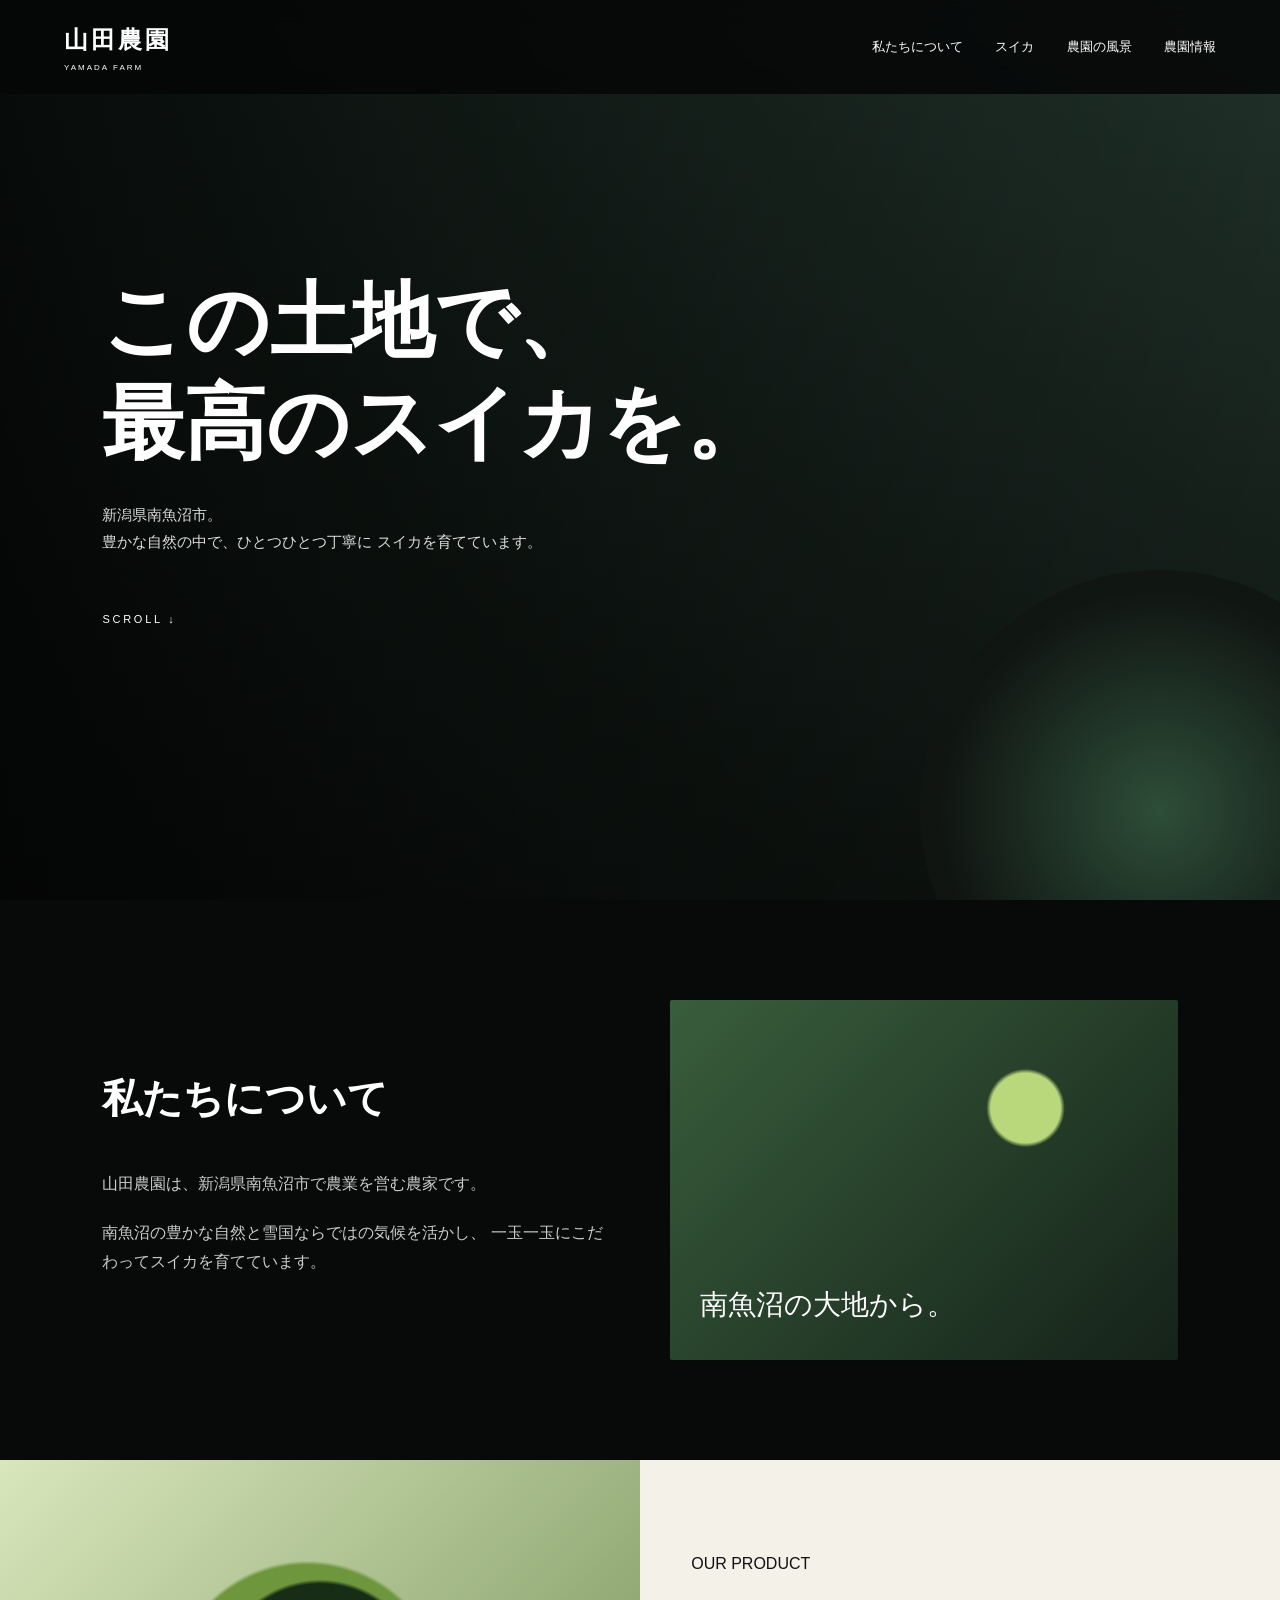
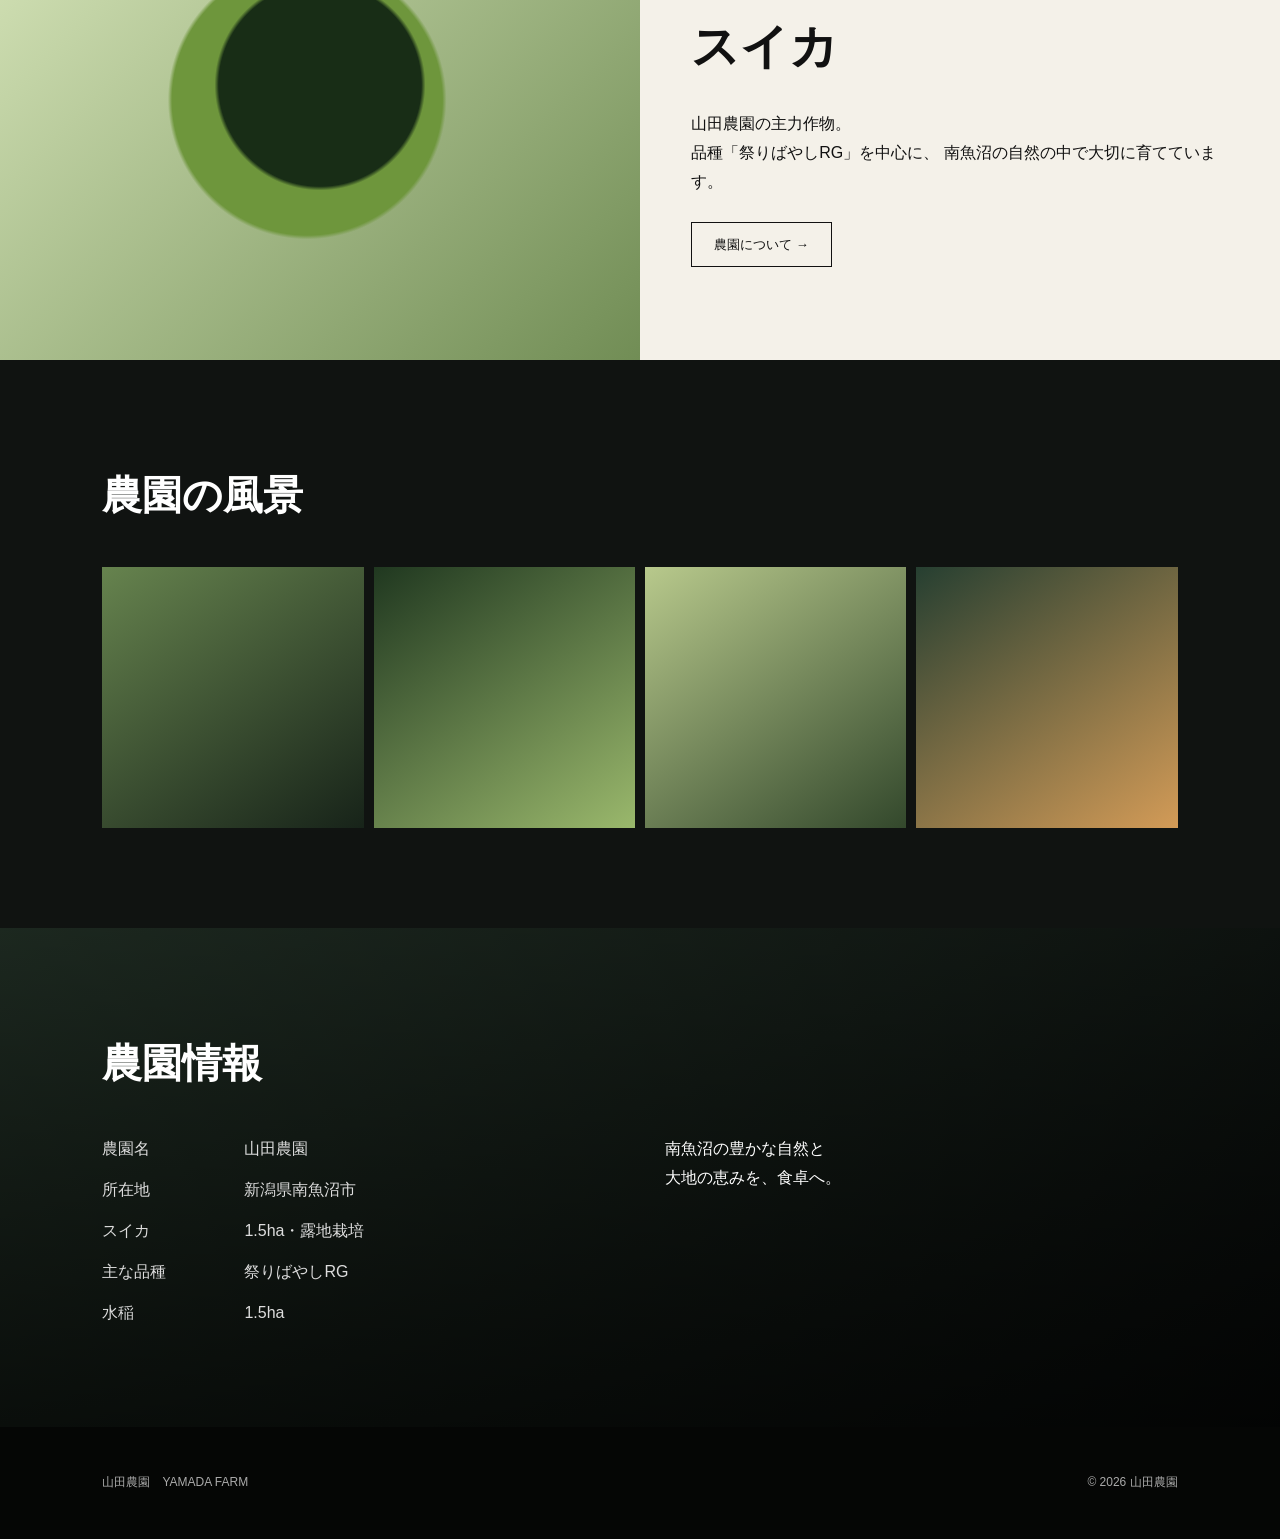
==== index.html @ 4df7e767 "index.html を作成" ====
<!DOCTYPE html>
<html lang="ja">
<head>
<meta charset="UTF-8">
<meta name="viewport" content="width=device-width, initial-scale=1.0">

<title>山田農園｜新潟県南魚沼市</title>

<style>
*{box-sizing:border-box;margin:0;padding:0}
html{scroll-behavior:smooth}
body{
  font-family:-apple-system,BlinkMacSystemFont,"Noto Sans JP",sans-serif;
  background:#080a09;
  color:#fff;
  line-height:1.8;
}
header{
  position:fixed;
  top:0;
  width:100%;
  z-index:10;
  padding:18px 5%;
  background:rgba(5,7,6,.85);
  backdrop-filter:blur(12px);
  display:flex;
  justify-content:space-between;
  align-items:center;
}
.logo{
  font-size:24px;
  font-weight:bold;
  letter-spacing:.12em;
}
.logo small{
  display:block;
  font-size:8px;
  letter-spacing:.25em;
  font-weight:normal;
}
nav a{
  color:white;
  text-decoration:none;
  margin-left:28px;
  font-size:13px;
}
.hero{
  min-height:100vh;
  display:flex;
  align-items:center;
  padding:120px 8%;
  background:
  linear-gradient(90deg,rgba(0,0,0,.8),rgba(0,0,0,.15)),
  linear-gradient(180deg,#263a31,#111814);
  position:relative;
  overflow:hidden;
}
.hero:after{
  content:"";
  position:absolute;
  width:480px;
  height:480px;
  border-radius:50%;
  right:-120px;
  bottom:-150px;
  background:radial-gradient(circle,#31543c,#101512 65%);
  opacity:.9;
}
.hero-content{
  position:relative;
  z-index:2;
  max-width:700px;
}
.hero h1{
  font-family:serif;
  font-size:clamp(42px,7vw,82px);
  line-height:1.25;
  margin-bottom:25px;
}
.hero p{
  font-size:15px;
  color:#ddd;
  max-width:540px;
}
.scroll{
  margin-top:55px;
  font-size:11px;
  letter-spacing:.25em;
}
section{
  padding:100px 8%;
}
.section-title{
  font-family:serif;
  font-size:40px;
  margin-bottom:35px;
}
.about{
  display:grid;
  grid-template-columns:1fr 1fr;
  gap:60px;
  align-items:center;
}
.about-image{
  min-height:360px;
  background:
  radial-gradient(circle at 70% 30%,#b9d77b 0 8%,transparent 9%),
  linear-gradient(135deg,#395e3c,#152219);
  border-radius:2px;
  display:flex;
  align-items:flex-end;
  padding:30px;
  font-family:serif;
  font-size:28px;
}
.about-text p{
  color:#ccc;
  margin-bottom:20px;
}
.product{
  background:#f4f1e9;
  color:#111;
  display:grid;
  grid-template-columns:1fr 1fr;
  gap:0;
  padding:0;
}
.product-image{
  min-height:500px;
  background:
    radial-gradient(circle at 50% 45%,#182d16 0 24%,transparent 25%),
    radial-gradient(circle at 48% 48%,#6e963c 0 32%,transparent 33%),
    linear-gradient(135deg,#d9e7bc,#718d55);
}
.product-info{
  padding:90px 8%;
}
.product-info h2{
  font-family:serif;
  font-size:48px;
  margin-bottom:20px;
}
.product-info p{
  margin-bottom:25px;
}
.button{
  display:inline-block;
  border:1px solid currentColor;
  padding:10px 22px;
  text-decoration:none;
  color:inherit;
  font-size:13px;
}
.gallery{
  background:#101311;
}
.gallery-grid{
  display:grid;
  grid-template-columns:repeat(4,1fr);
  gap:10px;
}
.gallery-item{
  aspect-ratio:1;
  background:linear-gradient(145deg,#66834e,#172319);
}
.gallery-item:nth-child(2){background:linear-gradient(145deg,#203820,#9ab86c)}
.gallery-item:nth-child(3){background:linear-gradient(145deg,#b8c98c,#33482c)}
.gallery-item:nth-child(4){background:linear-gradient(145deg,#263f31,#d39b57)}
.info{
  background:
  linear-gradient(rgba(0,0,0,.55),rgba(0,0,0,.8)),
  linear-gradient(135deg,#3e5845,#101513);
}
.info-grid{
  display:grid;
  grid-template-columns:1fr 1fr;
  gap:50px;
}
.info dl{
  display:grid;
  grid-template-columns:130px 1fr;
  gap:12px;
  color:#ddd;
}
footer{
  padding:45px 8%;
  background:#050605;
  display:flex;
  justify-content:space-between;
  color:#aaa;
  font-size:12px;
}
@media(max-width:700px){
  header{padding:14px 5%}
  nav{display:none}
  .hero{min-height:90vh;padding:110px 7% 70px}
  .hero h1{font-size:45px}
  section{padding:70px 7%}
  .section-title{font-size:32px}
  .about,.product,.info-grid{
    grid-template-columns:1fr;
  }
  .about-image{min-height:280px}
  .product-image{min-height:330px}
  .product-info{padding:60px 7%}
  .product-info h2{font-size:40px}
  .gallery-grid{grid-template-columns:1fr 1fr}
  footer{
    flex-direction:column;
    gap:15px;
  }
}
</style>
</head>

<body>

<header>
  <div class="logo">
    山田農園
    <small>YAMADA FARM</small>
  </div>

  <nav>
    <a href="#about">私たちについて</a>
    <a href="#product">スイカ</a>
    <a href="#gallery">農園の風景</a>
    <a href="#info">農園情報</a>
  </nav>
</header>

<section class="hero">
  <div class="hero-content">
    <h1>この土地で、<br>最高のスイカを。</h1>
    <p>
      新潟県南魚沼市。<br>
      豊かな自然の中で、ひとつひとつ丁寧に
      スイカを育てています。
    </p>
    <div class="scroll">SCROLL ↓</div>
  </div>
</section>

<section id="about">
  <div class="about">
    <div>
      <h2 class="section-title">私たちについて</h2>
      <div class="about-text">
        <p>
          山田農園は、新潟県南魚沼市で農業を営む農家です。
        </p>
        <p>
          南魚沼の豊かな自然と雪国ならではの気候を活かし、
          一玉一玉にこだわってスイカを育てています。
        </p>
      </div>
    </div>

    <div class="about-image">
      南魚沼の大地から。
    </div>
  </div>
</section>

<section id="product" class="product">
  <div class="product-image"></div>

  <div class="product-info">
    <p>OUR PRODUCT</p>
    <h2>スイカ</h2>
    <p>
      山田農園の主力作物。<br>
      品種「祭りばやしRG」を中心に、
      南魚沼の自然の中で大切に育てています。
    </p>
    <a class="button" href="#info">農園について →</a>
  </div>
</section>

<section id="gallery" class="gallery">
  <h2 class="section-title">農園の風景</h2>

  <div class="gallery-grid">
    <div class="gallery-item"></div>
    <div class="gallery-item"></div>
    <div class="gallery-item"></div>
    <div class="gallery-item"></div>
  </div>
</section>

<section id="info" class="info">
  <h2 class="section-title">農園情報</h2>

  <div class="info-grid">
    <div>
      <dl>
        <dt>農園名</dt>
        <dd>山田農園</dd>

        <dt>所在地</dt>
        <dd>新潟県南魚沼市</dd>

        <dt>スイカ</dt>
        <dd>1.5ha・露地栽培</dd>

        <dt>主な品種</dt>
        <dd>祭りばやしRG</dd>

        <dt>水稲</dt>
        <dd>1.5ha</dd>
      </dl>
    </div>

    <div>
      <p>
        南魚沼の豊かな自然と<br>
        大地の恵みを、食卓へ。
      </p>
    </div>
  </div>
</section>

<footer>
  <div>山田農園　YAMADA FARM</div>
  <div>© 2026 山田農園</div>
</footer>

</body>
</html>
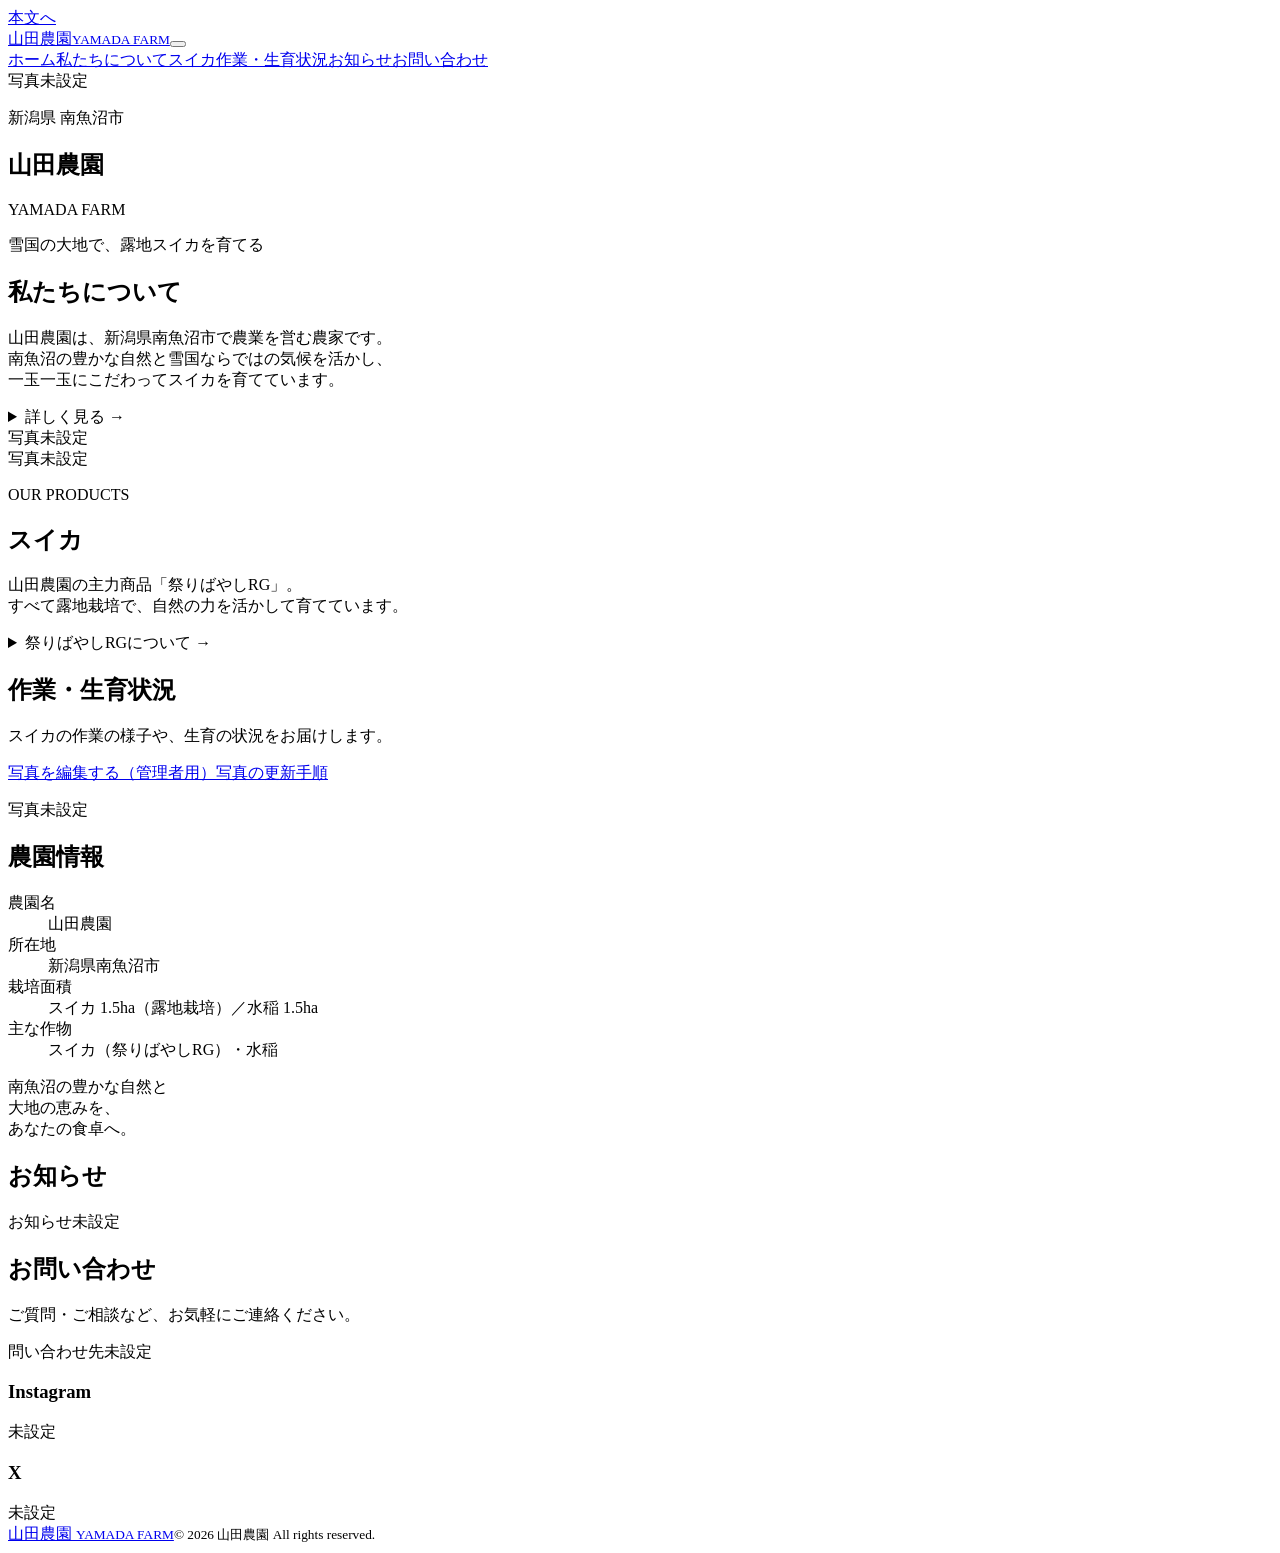
==== commit 514d2fc3: "山田農園の参考デザイン作業版: index.html" ====
--- a/index.html
+++ b/index.html
@@ -1,329 +1,10 @@
-<!DOCTYPE html>
-<html lang="ja">
-<head>
-<meta charset="UTF-8">
-<meta name="viewport" content="width=device-width, initial-scale=1.0">
-
-<title>山田農園｜新潟県南魚沼市</title>
-
-<style>
-*{box-sizing:border-box;margin:0;padding:0}
-html{scroll-behavior:smooth}
-body{
-  font-family:-apple-system,BlinkMacSystemFont,"Noto Sans JP",sans-serif;
-  background:#080a09;
-  color:#fff;
-  line-height:1.8;
-}
-header{
-  position:fixed;
-  top:0;
-  width:100%;
-  z-index:10;
-  padding:18px 5%;
-  background:rgba(5,7,6,.85);
-  backdrop-filter:blur(12px);
-  display:flex;
-  justify-content:space-between;
-  align-items:center;
-}
-.logo{
-  font-size:24px;
-  font-weight:bold;
-  letter-spacing:.12em;
-}
-.logo small{
-  display:block;
-  font-size:8px;
-  letter-spacing:.25em;
-  font-weight:normal;
-}
-nav a{
-  color:white;
-  text-decoration:none;
-  margin-left:28px;
-  font-size:13px;
-}
-.hero{
-  min-height:100vh;
-  display:flex;
-  align-items:center;
-  padding:120px 8%;
-  background:
-  linear-gradient(90deg,rgba(0,0,0,.8),rgba(0,0,0,.15)),
-  linear-gradient(180deg,#263a31,#111814);
-  position:relative;
-  overflow:hidden;
-}
-.hero:after{
-  content:"";
-  position:absolute;
-  width:480px;
-  height:480px;
-  border-radius:50%;
-  right:-120px;
-  bottom:-150px;
-  background:radial-gradient(circle,#31543c,#101512 65%);
-  opacity:.9;
-}
-.hero-content{
-  position:relative;
-  z-index:2;
-  max-width:700px;
-}
-.hero h1{
-  font-family:serif;
-  font-size:clamp(42px,7vw,82px);
-  line-height:1.25;
-  margin-bottom:25px;
-}
-.hero p{
-  font-size:15px;
-  color:#ddd;
-  max-width:540px;
-}
-.scroll{
-  margin-top:55px;
-  font-size:11px;
-  letter-spacing:.25em;
-}
-section{
-  padding:100px 8%;
-}
-.section-title{
-  font-family:serif;
-  font-size:40px;
-  margin-bottom:35px;
-}
-.about{
-  display:grid;
-  grid-template-columns:1fr 1fr;
-  gap:60px;
-  align-items:center;
-}
-.about-image{
-  min-height:360px;
-  background:
-  radial-gradient(circle at 70% 30%,#b9d77b 0 8%,transparent 9%),
-  linear-gradient(135deg,#395e3c,#152219);
-  border-radius:2px;
-  display:flex;
-  align-items:flex-end;
-  padding:30px;
-  font-family:serif;
-  font-size:28px;
-}
-.about-text p{
-  color:#ccc;
-  margin-bottom:20px;
-}
-.product{
-  background:#f4f1e9;
-  color:#111;
-  display:grid;
-  grid-template-columns:1fr 1fr;
-  gap:0;
-  padding:0;
-}
-.product-image{
-  min-height:500px;
-  background:
-    radial-gradient(circle at 50% 45%,#182d16 0 24%,transparent 25%),
-    radial-gradient(circle at 48% 48%,#6e963c 0 32%,transparent 33%),
-    linear-gradient(135deg,#d9e7bc,#718d55);
-}
-.product-info{
-  padding:90px 8%;
-}
-.product-info h2{
-  font-family:serif;
-  font-size:48px;
-  margin-bottom:20px;
-}
-.product-info p{
-  margin-bottom:25px;
-}
-.button{
-  display:inline-block;
-  border:1px solid currentColor;
-  padding:10px 22px;
-  text-decoration:none;
-  color:inherit;
-  font-size:13px;
-}
-.gallery{
-  background:#101311;
-}
-.gallery-grid{
-  display:grid;
-  grid-template-columns:repeat(4,1fr);
-  gap:10px;
-}
-.gallery-item{
-  aspect-ratio:1;
-  background:linear-gradient(145deg,#66834e,#172319);
-}
-.gallery-item:nth-child(2){background:linear-gradient(145deg,#203820,#9ab86c)}
-.gallery-item:nth-child(3){background:linear-gradient(145deg,#b8c98c,#33482c)}
-.gallery-item:nth-child(4){background:linear-gradient(145deg,#263f31,#d39b57)}
-.info{
-  background:
-  linear-gradient(rgba(0,0,0,.55),rgba(0,0,0,.8)),
-  linear-gradient(135deg,#3e5845,#101513);
-}
-.info-grid{
-  display:grid;
-  grid-template-columns:1fr 1fr;
-  gap:50px;
-}
-.info dl{
-  display:grid;
-  grid-template-columns:130px 1fr;
-  gap:12px;
-  color:#ddd;
-}
-footer{
-  padding:45px 8%;
-  background:#050605;
-  display:flex;
-  justify-content:space-between;
-  color:#aaa;
-  font-size:12px;
-}
-@media(max-width:700px){
-  header{padding:14px 5%}
-  nav{display:none}
-  .hero{min-height:90vh;padding:110px 7% 70px}
-  .hero h1{font-size:45px}
-  section{padding:70px 7%}
-  .section-title{font-size:32px}
-  .about,.product,.info-grid{
-    grid-template-columns:1fr;
-  }
-  .about-image{min-height:280px}
-  .product-image{min-height:330px}
-  .product-info{padding:60px 7%}
-  .product-info h2{font-size:40px}
-  .gallery-grid{grid-template-columns:1fr 1fr}
-  footer{
-    flex-direction:column;
-    gap:15px;
-  }
-}
-</style>
-</head>
-
-<body>
-
-<header>
-  <div class="logo">
-    山田農園
-    <small>YAMADA FARM</small>
-  </div>
-
-  <nav>
-    <a href="#about">私たちについて</a>
-    <a href="#product">スイカ</a>
-    <a href="#gallery">農園の風景</a>
-    <a href="#info">農園情報</a>
-  </nav>
-</header>
-
-<section class="hero">
-  <div class="hero-content">
-    <h1>この土地で、<br>最高のスイカを。</h1>
-    <p>
-      新潟県南魚沼市。<br>
-      豊かな自然の中で、ひとつひとつ丁寧に
-      スイカを育てています。
-    </p>
-    <div class="scroll">SCROLL ↓</div>
-  </div>
-</section>
-
-<section id="about">
-  <div class="about">
-    <div>
-      <h2 class="section-title">私たちについて</h2>
-      <div class="about-text">
-        <p>
-          山田農園は、新潟県南魚沼市で農業を営む農家です。
-        </p>
-        <p>
-          南魚沼の豊かな自然と雪国ならではの気候を活かし、
-          一玉一玉にこだわってスイカを育てています。
-        </p>
-      </div>
-    </div>
-
-    <div class="about-image">
-      南魚沼の大地から。
-    </div>
-  </div>
-</section>
-
-<section id="product" class="product">
-  <div class="product-image"></div>
-
-  <div class="product-info">
-    <p>OUR PRODUCT</p>
-    <h2>スイカ</h2>
-    <p>
-      山田農園の主力作物。<br>
-      品種「祭りばやしRG」を中心に、
-      南魚沼の自然の中で大切に育てています。
-    </p>
-    <a class="button" href="#info">農園について →</a>
-  </div>
-</section>
-
-<section id="gallery" class="gallery">
-  <h2 class="section-title">農園の風景</h2>
-
-  <div class="gallery-grid">
-    <div class="gallery-item"></div>
-    <div class="gallery-item"></div>
-    <div class="gallery-item"></div>
-    <div class="gallery-item"></div>
-  </div>
-</section>
-
-<section id="info" class="info">
-  <h2 class="section-title">農園情報</h2>
-
-  <div class="info-grid">
-    <div>
-      <dl>
-        <dt>農園名</dt>
-        <dd>山田農園</dd>
-
-        <dt>所在地</dt>
-        <dd>新潟県南魚沼市</dd>
-
-        <dt>スイカ</dt>
-        <dd>1.5ha・露地栽培</dd>
-
-        <dt>主な品種</dt>
-        <dd>祭りばやしRG</dd>
-
-        <dt>水稲</dt>
-        <dd>1.5ha</dd>
-      </dl>
-    </div>
-
-    <div>
-      <p>
-        南魚沼の豊かな自然と<br>
-        大地の恵みを、食卓へ。
-      </p>
-    </div>
-  </div>
-</section>
-
-<footer>
-  <div>山田農園　YAMADA FARM</div>
-  <div>© 2026 山田農園</div>
-</footer>
-
-</body>
-</html>+<!doctype html>
+<html lang="ja"><head><meta charset="utf-8"><meta name="viewport" content="width=device-width,initial-scale=1"><title>山田農園｜新潟県南魚沼市</title><meta name="description" content="新潟県南魚沼市の山田農園。雪国の大地で、露地スイカを育てる。"><link rel="stylesheet" href="css/style.css"><script type="module" src="js/app.js"></script></head>
+<body><a class="skip" href="#main">本文へ</a><header class="header"><a class="logo" href="#home">山田農園<small>YAMADA FARM</small></a><button class="menu-toggle" aria-expanded="false" aria-controls="navigation" aria-label="メニューを開く"><span></span><span></span><span></span></button><nav id="navigation" aria-label="メインナビゲーション"><a href="#home">ホーム</a><a href="#about">私たちについて</a><a href="#product">スイカ</a><a href="#gallery">作業・生育状況</a><a href="#news">お知らせ</a><a href="#contact">お問い合わせ</a></nav></header>
+<main id="main"><section id="home" class="hero photo-background" data-background="heroImage"><span class="photo-status">写真未設定</span><div class="hero-copy"><p class="location">新潟県 南魚沼市</p><h1>山田農園</h1><p class="english">YAMADA FARM</p><p class="tagline">雪国の大地で、露地スイカを育てる</p></div></section>
+<section id="about" class="about section"><div><h2>私たちについて</h2><p>山田農園は、新潟県南魚沼市で農業を営む農家です。<br>南魚沼の豊かな自然と雪国ならではの気候を活かし、<br>一玉一玉にこだわってスイカを育てています。</p><details class="about-details"><summary>詳しく見る →</summary><p>南魚沼の豊かな自然と雪国ならではの気候を活かし、一玉一玉にこだわってスイカを育てています。</p></details></div><div class="photo-slot about-photo" data-photo="aboutImage" data-alt="農園と南魚沼の山並み">写真未設定</div></section>
+<section id="product" class="product"><div class="photo-slot product-photo" data-photo="productImage" data-alt="山田農園のスイカ">写真未設定</div><div class="product-copy"><p class="eyebrow">OUR PRODUCTS</p><h2>スイカ</h2><p>山田農園の主力商品「祭りばやしRG」。<br>すべて露地栽培で、自然の力を活かして育てています。</p><details><summary>祭りばやしRGについて →</summary><p>品種「祭りばやしRG」を中心に、南魚沼の自然の中で大切に育てています。</p></details></div></section>
+<section id="gallery" class="section gallery-section"><h2>作業・生育状況</h2><p>スイカの作業の様子や、生育の状況をお届けします。</p><div class="gallery-admin"><a class="button" href="https://github.com/yamada-0802/-yamada-nouen/edit/main/data/gallery.json">写真を編集する（管理者用）</a><a href="docs/写真と設定の更新.md">写真の更新手順</a></div><p class="status" id="gallery-status" role="status"></p><div class="gallery" id="gallery-list" tabindex="0" aria-label="作業・生育状況の写真。左右にスクロールできます"></div><div class="gallery-pages" id="gallery-pages" aria-label="写真の表示位置"></div></section>
+<section id="info" class="section info photo-background" data-background="infoImage"><span class="photo-status">写真未設定</span><h2>農園情報</h2><div class="info-grid"><dl><dt>農園名</dt><dd>山田農園</dd><dt>所在地</dt><dd>新潟県南魚沼市</dd><dt>栽培面積</dt><dd>スイカ 1.5ha（露地栽培）／水稲 1.5ha</dd><dt>主な作物</dt><dd>スイカ（祭りばやしRG）・水稲</dd></dl><p class="message">南魚沼の豊かな自然と<br>大地の恵みを、<br>あなたの食卓へ。</p></div></section>
+<div class="section bottom"><section id="news"><h2>お知らせ</h2><div id="news-list"><p class="status">お知らせ未設定</p></div></section><section id="contact"><h2>お問い合わせ</h2><p>ご質問・ご相談など、お気軽にご連絡ください。</p><a id="contact-link" class="button" hidden>✉ お問い合わせフォーム</a><p id="contact-status" class="status">問い合わせ先未設定</p></section><section class="socials" aria-label="SNS"><div><h3>Instagram</h3><a data-social="instagramUrl" hidden>Instagram</a><span data-social-status="instagramUrl" class="status">未設定</span></div><div><h3>X</h3><a data-social="xUrl" hidden>X</a><span data-social-status="xUrl" class="status">未設定</span></div></section></div></main>
+<footer><a class="footer-logo" href="#home">山田農園 <small>YAMADA FARM</small></a><small>© 2026 山田農園 All rights reserved.</small></footer></body></html>
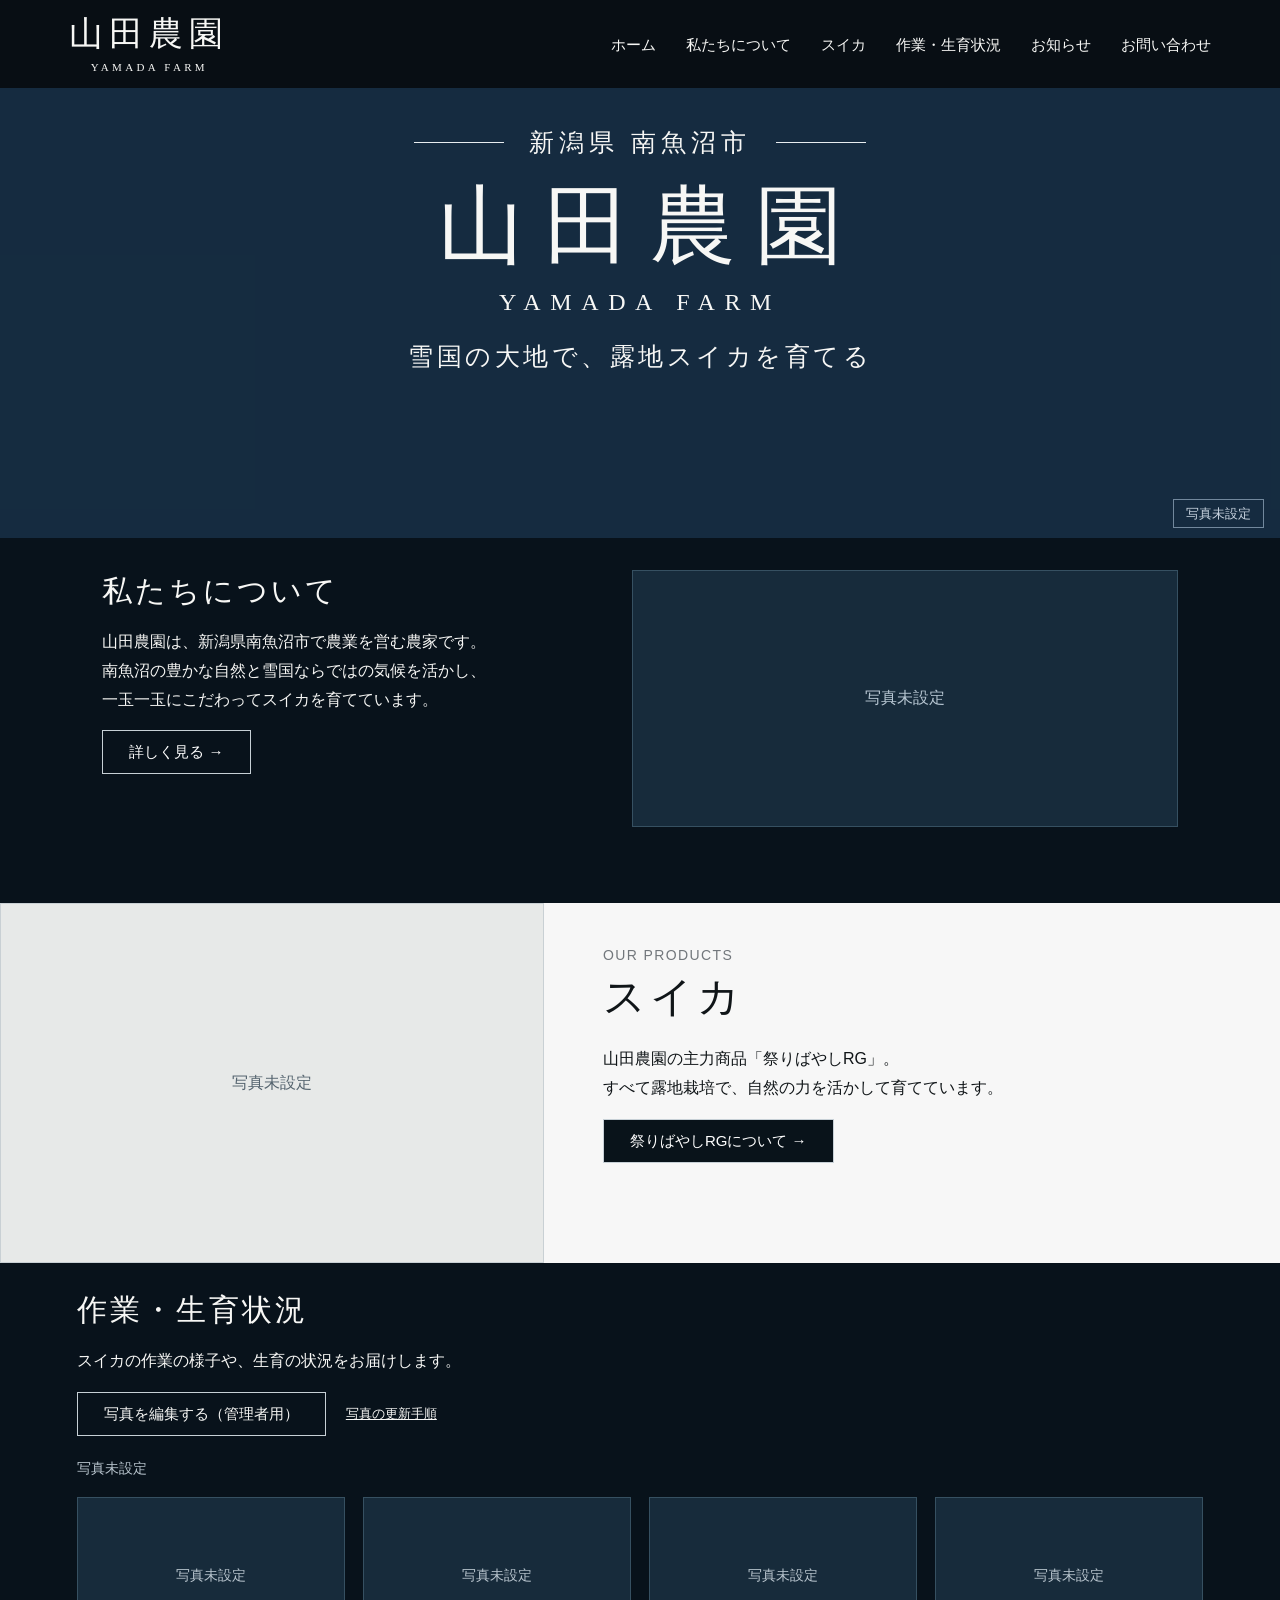
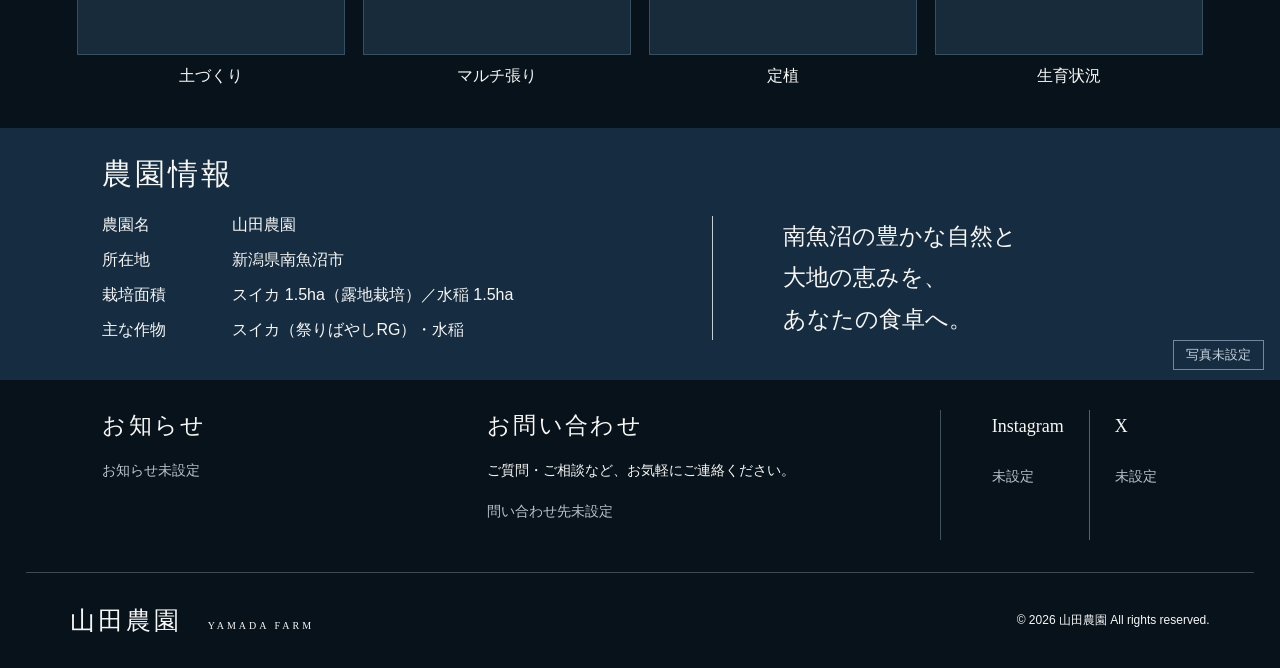
==== commit b6e2b56d: "検索・共有向けの正規URLとOGPを追加（本文・デザイン維持）" ====
--- a/index.html
+++ b/index.html
@@ -1,5 +1,13 @@
 <!doctype html>
-<html lang="ja"><head><meta charset="utf-8"><meta name="viewport" content="width=device-width,initial-scale=1"><title>山田農園｜新潟県南魚沼市</title><meta name="description" content="新潟県南魚沼市の山田農園。雪国の大地で、露地スイカを育てる。"><link rel="stylesheet" href="css/style.css"><script type="module" src="js/app.js"></script></head>
+<html lang="ja"><head><meta charset="utf-8"><meta name="viewport" content="width=device-width,initial-scale=1"><title>山田農園｜新潟県南魚沼市</title><meta name="description" content="新潟県南魚沼市の山田農園。雪国の大地で、露地スイカを育てる。"><link rel="stylesheet" href="css/style.css"><script type="module" src="js/app.js"></script>
+<link rel="canonical" href="https://yamada-0802.github.io/-yamada-nouen/">
+<meta property="og:type" content="website">
+<meta property="og:locale" content="ja_JP">
+<meta property="og:site_name" content="山田農園">
+<meta property="og:title" content="山田農園｜新潟県南魚沼市">
+<meta property="og:description" content="新潟県南魚沼市の山田農園。雪国の大地で、露地スイカを育てる。">
+<meta property="og:url" content="https://yamada-0802.github.io/-yamada-nouen/">
+</head>
 <body><a class="skip" href="#main">本文へ</a><header class="header"><a class="logo" href="#home">山田農園<small>YAMADA FARM</small></a><button class="menu-toggle" aria-expanded="false" aria-controls="navigation" aria-label="メニューを開く"><span></span><span></span><span></span></button><nav id="navigation" aria-label="メインナビゲーション"><a href="#home">ホーム</a><a href="#about">私たちについて</a><a href="#product">スイカ</a><a href="#gallery">作業・生育状況</a><a href="#news">お知らせ</a><a href="#contact">お問い合わせ</a></nav></header>
 <main id="main"><section id="home" class="hero photo-background" data-background="heroImage"><span class="photo-status">写真未設定</span><div class="hero-copy"><p class="location">新潟県 南魚沼市</p><h1>山田農園</h1><p class="english">YAMADA FARM</p><p class="tagline">雪国の大地で、露地スイカを育てる</p></div></section>
 <section id="about" class="about section"><div><h2>私たちについて</h2><p>山田農園は、新潟県南魚沼市で農業を営む農家です。<br>南魚沼の豊かな自然と雪国ならではの気候を活かし、<br>一玉一玉にこだわってスイカを育てています。</p><details class="about-details"><summary>詳しく見る →</summary><p>南魚沼の豊かな自然と雪国ならではの気候を活かし、一玉一玉にこだわってスイカを育てています。</p></details></div><div class="photo-slot about-photo" data-photo="aboutImage" data-alt="農園と南魚沼の山並み">写真未設定</div></section>
--- a/css/style.css
+++ b/css/style.css
@@ -0,0 +1,12 @@
+:root{color-scheme:dark;--navy:#08121b;--muted:#b9c5ce;--blue:#00a4df}*{box-sizing:border-box}html{scroll-behavior:smooth;scroll-padding-top:20px}body{margin:0;background:var(--navy);color:#f7f7f5;font-family:'Noto Sans JP','Hiragino Kaku Gothic ProN',sans-serif;font-size:16px;line-height:1.8}h1,h2,.logo,.location,.tagline,.message,.footer-logo{font-family:'Noto Serif JP','Hiragino Mincho ProN','Yu Mincho',serif;font-weight:400}h2{font-size:30px;letter-spacing:.1em;line-height:1.4;margin:0 0 16px}p{margin:0 0 16px}a{color:inherit;text-decoration:none}a:hover{text-decoration:underline}button,summary,a{-webkit-tap-highlight-color:transparent}a:focus-visible,button:focus-visible,summary:focus-visible,[tabindex]:focus-visible{outline:3px solid var(--blue);outline-offset:5px}[hidden]{display:none!important}.skip{position:absolute;top:-100px;left:20px;z-index:20;background:#fff;color:#000;padding:12px}.skip:focus{top:10px}.header{display:flex;align-items:center;justify-content:space-between;padding:12px 5.4%;min-height:88px;background:#080e14;gap:25px}.logo{font-size:34px;letter-spacing:.18em;line-height:1.2;white-space:nowrap}.logo small{display:block;font-size:11px;letter-spacing:.3em;text-align:center;margin-top:6px}nav{display:flex;gap:30px;font-size:15px;align-items:center}.menu-toggle{display:none}.hero{height:450px;position:relative;display:grid;place-items:start center;text-align:center;padding:32px 20px}.photo-background{background-color:#183047;background-size:cover;background-position:center;position:relative}.photo-background:before{content:'';position:absolute;inset:0;background:#07121b26;pointer-events:none}.photo-status{position:absolute;bottom:10px;right:16px;font-size:13px;color:#c8d3df;border:1px solid #72889d;padding:2px 12px;z-index:1}.hero-copy{position:relative;z-index:1}.location{font-size:25px;letter-spacing:.2em;display:flex;align-items:center;gap:25px;justify-content:center;margin:0 0 8px}.location:before,.location:after{content:'';width:90px;height:1px;background:#e8edf0}.hero h1{font-size:86px;letter-spacing:.23em;line-height:1.25;margin:0 0 0 .23em}.english{font-family:serif;letter-spacing:.4em;font-size:24px;margin:0 0 10px}.tagline{font-size:25px;letter-spacing:.14em}.section{padding:32px 8%}.about{display:grid;grid-template-columns:1fr 1.15fr;gap:55px;align-items:start;min-height:365px}.about p{font-size:16px}.photo-slot{display:grid;place-items:center;color:#b7c6d2;background:#172b3b;border:1px solid #365061;overflow:hidden}.photo-slot img{display:block;width:100%;height:100%;object-fit:cover}.about-photo{aspect-ratio:2.12}.product{display:grid;grid-template-columns:42.5% 57.5%;background:#f7f7f7;color:#101518;min-height:360px}.product-photo{min-height:360px;background:#e7e9e8;color:#54636e;border-color:#c9d0d4}.product-copy{padding:40px 8%}.product h2{font-size:42px;margin-bottom:18px}.eyebrow{font-size:14px;letter-spacing:.1em;color:#72777c;margin-bottom:0}.button,summary{display:inline-block;border:1px solid #c7d0d6;padding:9px 26px;line-height:1.6;font-size:15px;cursor:pointer}summary{background:#09131a;color:#fff;list-style:none}summary::-webkit-details-marker{display:none}details[open] summary{margin-bottom:15px}.gallery-section{padding:26px 6%}.gallery-section>p{margin-bottom:16px}.gallery-admin{display:flex;gap:20px;align-items:center;flex-wrap:wrap;margin-bottom:20px}.gallery-admin>a:last-child{font-size:13px;text-decoration:underline}.gallery{display:flex;gap:18px;overflow-x:auto;scroll-snap-type:x proximity;padding-bottom:12px}.gallery figure{margin:0;flex:0 0 calc((100% - 54px)/4);min-width:0;scroll-snap-align:start}.gallery img{width:100%;height:auto;display:block;border-radius:8px}.gallery figcaption{text-align:center;margin-top:7px}.empty-photo{aspect-ratio:1.7;background:#172b3b;border:1px solid #365061;display:grid;place-items:center;color:var(--muted);font-size:14px}.info{padding-top:25px;padding-bottom:35px;background-color:#193248;min-height:245px}.info-grid{display:grid;grid-template-columns:1.2fr 1fr;gap:50px;position:relative}.info h2{position:relative}.info dl{display:grid;grid-template-columns:115px 1fr;gap:6px 15px;margin:0}.info dd{margin:0}.message{font-size:23px;border-left:1px solid #c4ced7;padding-left:70px;margin:0;align-self:center}.bottom{display:grid;grid-template-columns:1fr 1.2fr .7fr;gap:45px;padding-top:30px;padding-bottom:32px}.bottom h2{font-size:23px}.bottom p{font-size:14px}.socials{display:flex;justify-content:center;gap:25px;border-left:1px solid #40505c;padding-left:30px}.socials h3{font-family:serif;font-size:18px;font-weight:400;margin:0 0 20px}.socials>div+div{border-left:1px solid #55616c;padding-left:25px}.status{color:var(--muted);font-size:14px}.news-item time{display:block;font-size:13px}.news-item p{white-space:pre-line}footer{margin:0 2%;padding:25px 3.5%;border-top:1px solid #3e4a55;display:flex;justify-content:space-between;align-items:center;gap:20px}.footer-logo{font-size:25px;letter-spacing:.12em}.footer-logo small{font-size:10px;letter-spacing:.3em;margin-left:16px}footer>small{font-size:12px}
+@media(max-width:1000px){nav{gap:16px;font-size:13px}.header{padding-left:4%;padding-right:4%}.logo{font-size:29px}.section{padding-left:5%;padding-right:5%}.about{gap:25px}.bottom{gap:24px}.message{padding-left:30px}.socials{padding-left:20px;gap:15px}}
+@media(max-width:700px){body{font-size:15px}.header{min-height:74px;padding:10px 6%;position:relative;z-index:5}.logo{font-size:29px}.menu-toggle{display:flex;flex-direction:column;gap:6px;padding:10px;background:none;border:0;color:#fff;cursor:pointer}.menu-toggle span{display:block;width:29px;height:2px;background:currentColor}.header nav{display:none;position:absolute;left:0;right:0;top:100%;padding:15px 6%;background:#09141e;box-shadow:0 10px 20px #0008}.header nav.open{display:flex;flex-direction:column;align-items:stretch;gap:0}.header nav a{padding:12px;font-size:16px}.hero{height:285px;padding:27px 12px}.location{font-size:17px;gap:12px;letter-spacing:.1em}.location:before,.location:after{width:34px}.hero h1{font-size:49px;letter-spacing:.15em}.english{font-size:15px;letter-spacing:.35em;margin-top:3px}.tagline{font-size:16px;letter-spacing:.02em;margin-top:9px}.photo-status{font-size:11px}.section{padding:28px 6%}h2{font-size:25px}.about{display:flex;flex-direction:column;gap:16px;align-items:stretch}.about p{font-size:15px}.about br{display:none}.about-photo{border-radius:10px;aspect-ratio:2}.product{grid-template-columns:1fr}.product-photo{min-height:0;aspect-ratio:1.65}.product-copy{padding:25px 6%}.product h2{font-size:34px}.product-copy p{font-size:15px}.gallery-admin{gap:12px}.button,summary{padding:10px 16px;font-size:14px}.gallery{gap:14px}.gallery figure{flex-basis:76%}.gallery-section h2,.info h2,.bottom h2{border-left:4px solid var(--blue);padding-left:13px}.info-grid{grid-template-columns:1fr;gap:22px}.info dl{grid-template-columns:80px 1fr;gap:8px;font-size:14px}.message{font-size:19px;padding-left:20px}.bottom{grid-template-columns:1fr;gap:28px}.socials{justify-content:flex-start;padding-left:0;border-left:0;gap:28px}.socials>div+div{padding-left:28px}.socials h3{margin-bottom:10px}footer{padding:24px 4%;flex-direction:column;align-items:flex-start}.footer-logo{font-size:25px}.footer-logo small{font-size:9px;margin-left:8px}}
+@media(prefers-reduced-motion:reduce){html{scroll-behavior:auto}}
+
+.about-details summary{background:transparent}
+.about-details p{margin-top:12px}
+.gallery-pages{display:flex;justify-content:center;gap:9px;margin-top:10px}
+.gallery-pages button{width:11px;height:11px;border:0;border-radius:50%;background:#808b94;padding:0;cursor:pointer;position:relative}
+.gallery-pages button:before{content:'';position:absolute;inset:-8px}
+.gallery-pages button[aria-current=true]{background:var(--blue)}
+@media(max-width:700px){.about h2,.gallery-section h2,.info h2,.bottom h2{border:0;padding-left:19px;position:relative}.about h2:before,.gallery-section h2:before,.info h2:before,.bottom h2:before{content:'';width:4px;height:1.1em;background:var(--blue);transform:skew(-27deg);position:absolute;left:2px;top:4px}}
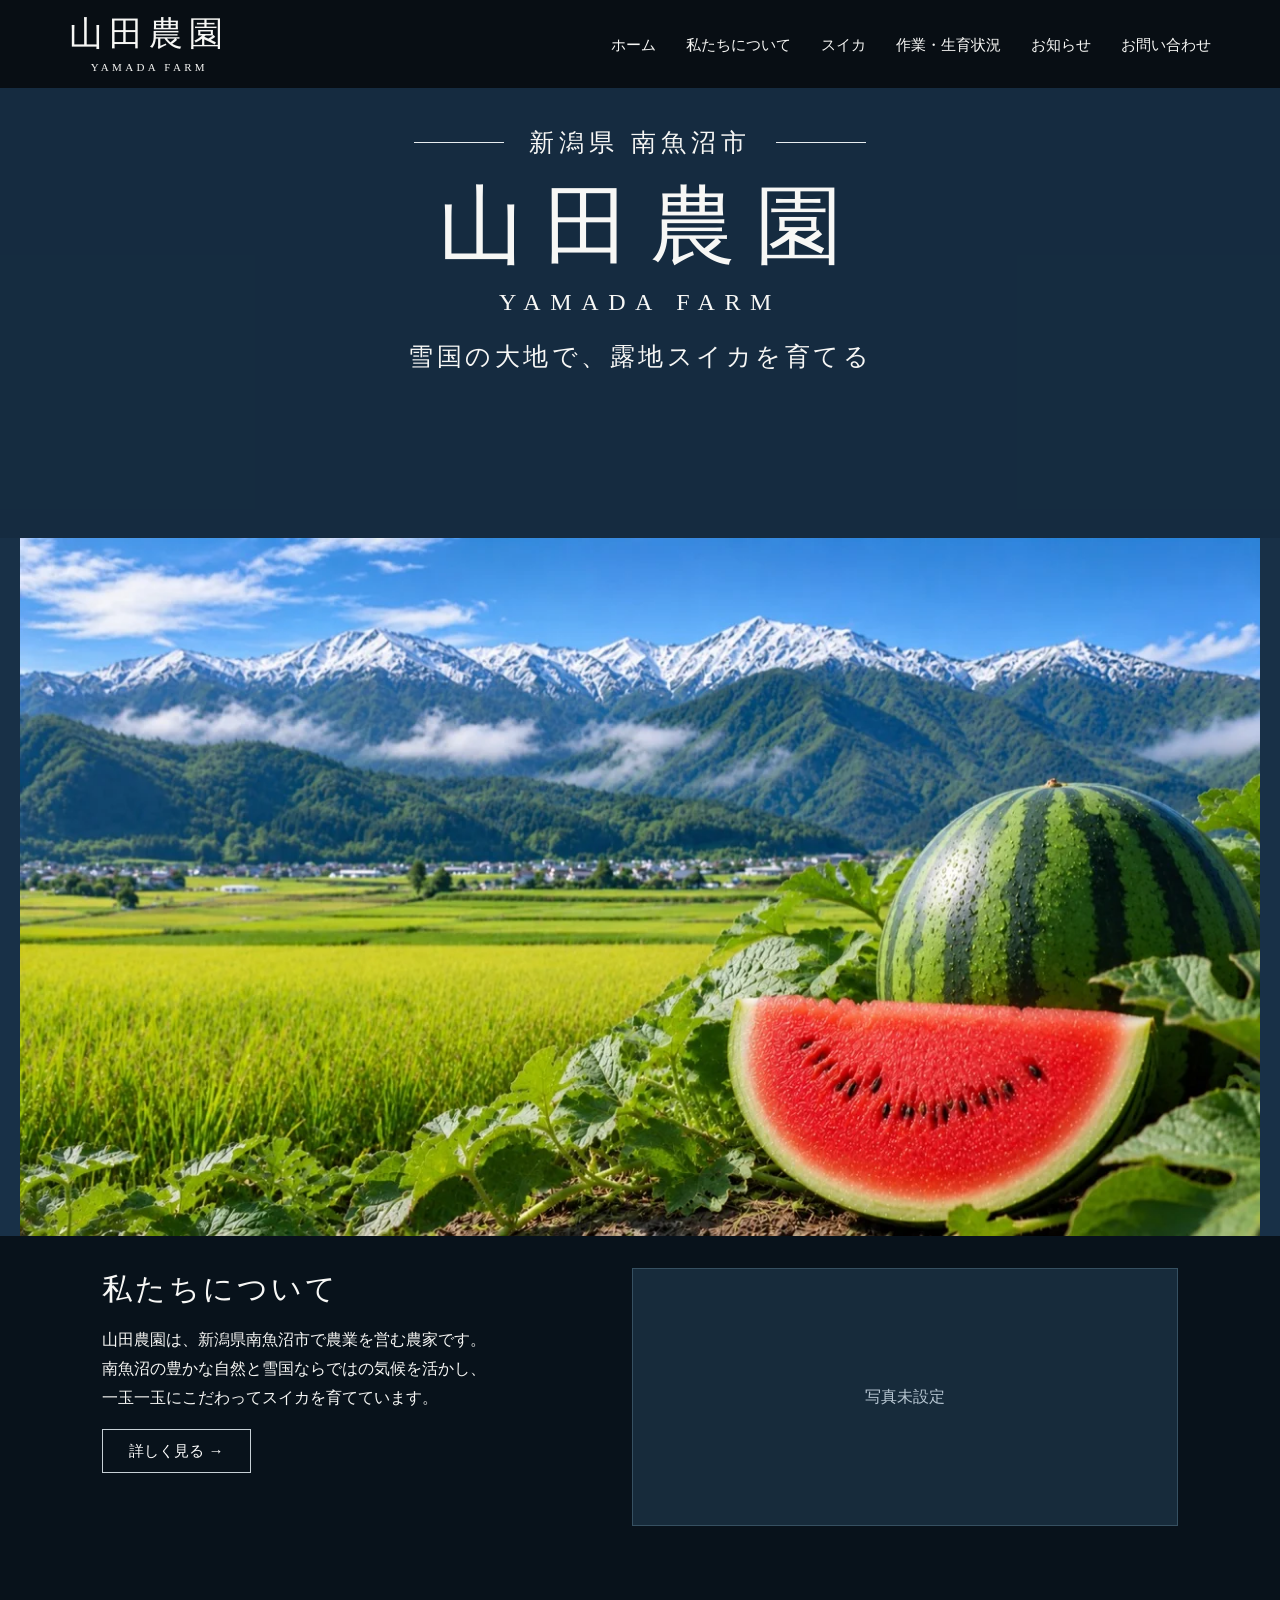
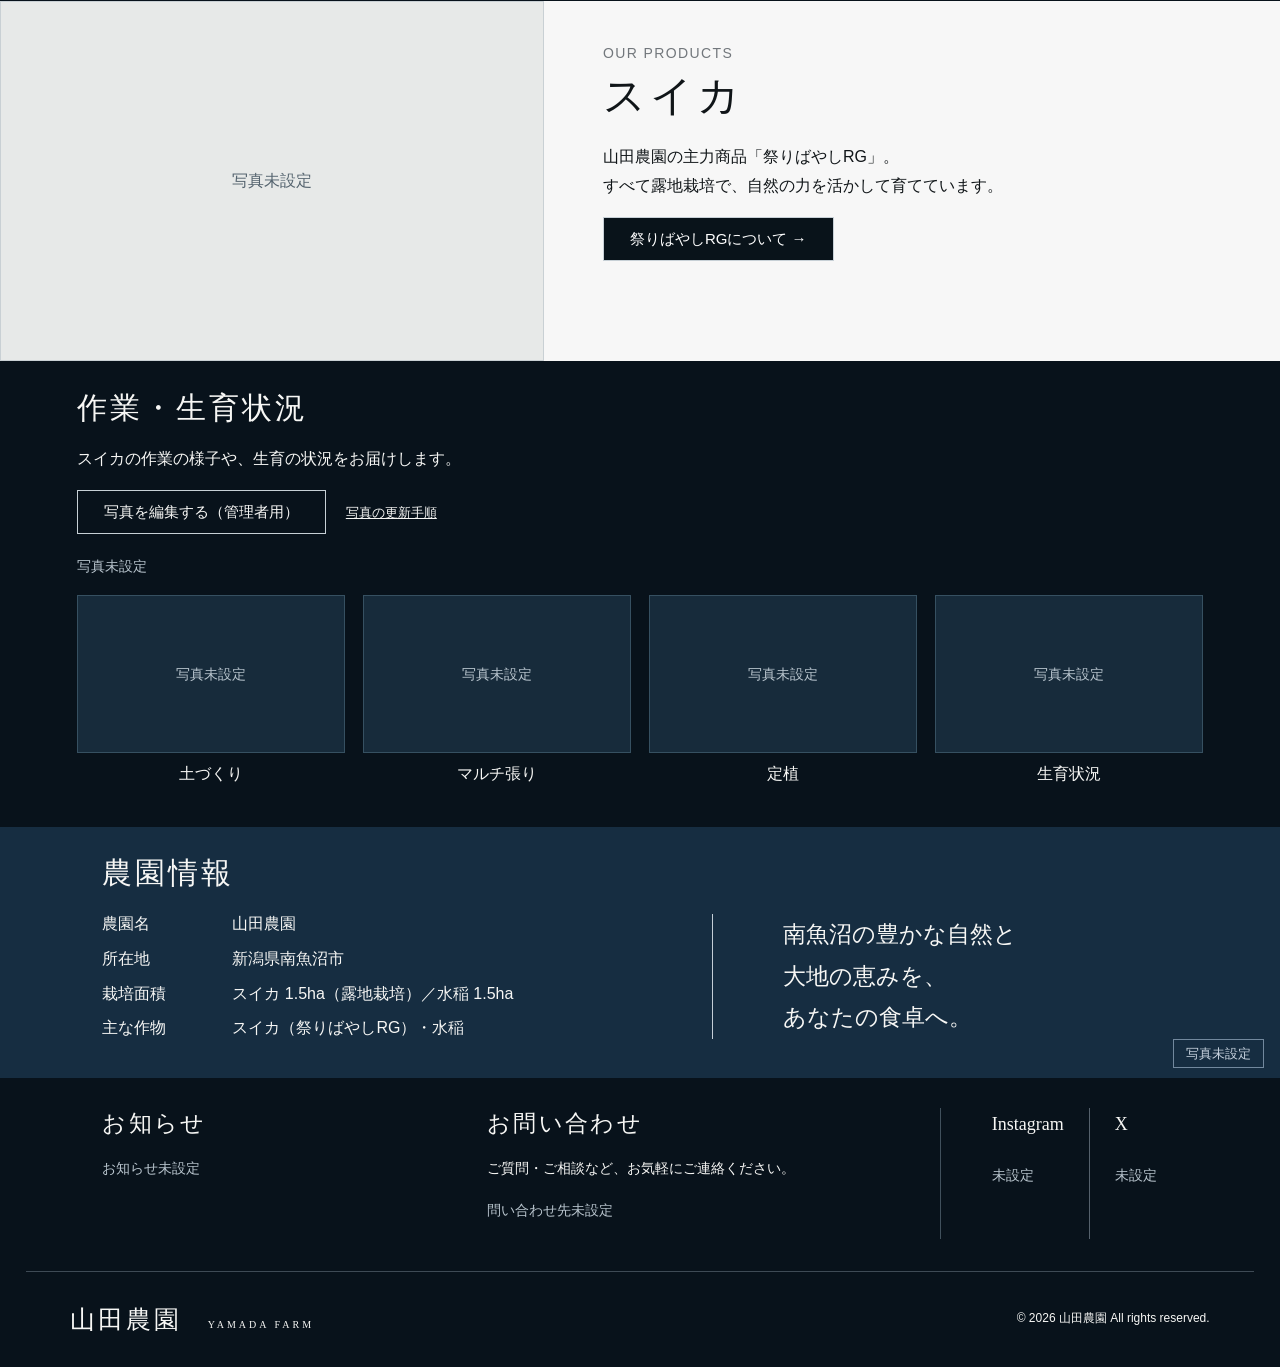
==== commit f725bc7d: "トップの指定写真枠に提供画像を配置（文字・紺色・他セクション維持）" ====
--- a/index.html
+++ b/index.html
@@ -1,15 +1,35 @@
 <!doctype html>
-<html lang="ja"><head><meta charset="utf-8"><meta name="viewport" content="width=device-width,initial-scale=1"><title>山田農園｜新潟県南魚沼市</title><meta name="description" content="新潟県南魚沼市の山田農園。雪国の大地で、露地スイカを育てる。"><link rel="stylesheet" href="css/style.css"><script type="module" src="js/app.js"></script>
+<html lang="ja"><head><meta charset="utf-8"><meta name="viewport" content="width=device-width,initial-scale=1"><title>山田農園 | 新潟県南魚沼市のスイカ・米づくり</title><meta name="description" content="新潟県南魚沼市の山田農園。豊かな自然の中でスイカとコシヒカリを栽培しています。農園の紹介や日々の栽培風景をお届けします。"><link rel="stylesheet" href="css/style.css"><script type="module" src="js/app.js"></script>
 <link rel="canonical" href="https://yamada-0802.github.io/-yamada-nouen/">
 <meta property="og:type" content="website">
 <meta property="og:locale" content="ja_JP">
 <meta property="og:site_name" content="山田農園">
-<meta property="og:title" content="山田農園｜新潟県南魚沼市">
-<meta property="og:description" content="新潟県南魚沼市の山田農園。雪国の大地で、露地スイカを育てる。">
+<meta property="og:title" content="山田農園 | 新潟県南魚沼市のスイカ・米づくり">
+<meta property="og:description" content="新潟県南魚沼市の山田農園。豊かな自然の中でスイカとコシヒカリを栽培しています。農園の紹介や日々の栽培風景をお届けします。">
 <meta property="og:url" content="https://yamada-0802.github.io/-yamada-nouen/">
+<link rel="icon" type="image/png" sizes="48x48" href="/-yamada-nouen/assets/icons/logo-48.png">
+<link rel="icon" type="image/png" sizes="512x512" href="/-yamada-nouen/assets/icons/logo-512.png">
+<link rel="shortcut icon" type="image/x-icon" href="/-yamada-nouen/assets/icons/favicon.ico">
+<meta property="og:image" content="https://yamada-0802.github.io/-yamada-nouen/assets/icons/logo-512.png">
+<meta property="og:image:type" content="image/png">
+<meta property="og:image:width" content="512">
+<meta property="og:image:height" content="512">
+<meta property="og:image:alt" content="山田農園のロゴ">
+<script type="application/ld+json">
+{
+  "@context": "https://schema.org",
+  "@type": "WebSite",
+  "@id": "https://yamada-0802.github.io/-yamada-nouen/#website",
+  "name": "山田農園",
+  "alternateName": "YAMADA FARM",
+  "url": "https://yamada-0802.github.io/-yamada-nouen/",
+  "description": "新潟県南魚沼市の山田農園。豊かな自然の中でスイカとコシヒカリを栽培しています。農園の紹介や日々の栽培風景をお届けします。",
+  "inLanguage": "ja"
+}
+</script>
 </head>
 <body><a class="skip" href="#main">本文へ</a><header class="header"><a class="logo" href="#home">山田農園<small>YAMADA FARM</small></a><button class="menu-toggle" aria-expanded="false" aria-controls="navigation" aria-label="メニューを開く"><span></span><span></span><span></span></button><nav id="navigation" aria-label="メインナビゲーション"><a href="#home">ホーム</a><a href="#about">私たちについて</a><a href="#product">スイカ</a><a href="#gallery">作業・生育状況</a><a href="#news">お知らせ</a><a href="#contact">お問い合わせ</a></nav></header>
-<main id="main"><section id="home" class="hero photo-background" data-background="heroImage"><span class="photo-status">写真未設定</span><div class="hero-copy"><p class="location">新潟県 南魚沼市</p><h1>山田農園</h1><p class="english">YAMADA FARM</p><p class="tagline">雪国の大地で、露地スイカを育てる</p></div></section>
+<main id="main"><section id="home" class="hero photo-background"><div class="hero-copy"><p class="location">新潟県 南魚沼市</p><h1>山田農園</h1><p class="english">YAMADA FARM</p><p class="tagline">雪国の大地で、露地スイカを育てる</p></div><div class="hero-photo" data-photo="heroImage" data-alt="雪山と田園風景、丸いスイカと赤肉のカットスイカ"><img src="assets/images/mountains-watermelon.webp" width="1280" height="721" alt="雪山と田園風景、丸いスイカと赤肉のカットスイカ" decoding="async" fetchpriority="high"></div></section>
 <section id="about" class="about section"><div><h2>私たちについて</h2><p>山田農園は、新潟県南魚沼市で農業を営む農家です。<br>南魚沼の豊かな自然と雪国ならではの気候を活かし、<br>一玉一玉にこだわってスイカを育てています。</p><details class="about-details"><summary>詳しく見る →</summary><p>南魚沼の豊かな自然と雪国ならではの気候を活かし、一玉一玉にこだわってスイカを育てています。</p></details></div><div class="photo-slot about-photo" data-photo="aboutImage" data-alt="農園と南魚沼の山並み">写真未設定</div></section>
 <section id="product" class="product"><div class="photo-slot product-photo" data-photo="productImage" data-alt="山田農園のスイカ">写真未設定</div><div class="product-copy"><p class="eyebrow">OUR PRODUCTS</p><h2>スイカ</h2><p>山田農園の主力商品「祭りばやしRG」。<br>すべて露地栽培で、自然の力を活かして育てています。</p><details><summary>祭りばやしRGについて →</summary><p>品種「祭りばやしRG」を中心に、南魚沼の自然の中で大切に育てています。</p></details></div></section>
 <section id="gallery" class="section gallery-section"><h2>作業・生育状況</h2><p>スイカの作業の様子や、生育の状況をお届けします。</p><div class="gallery-admin"><a class="button" href="https://github.com/yamada-0802/-yamada-nouen/edit/main/data/gallery.json">写真を編集する（管理者用）</a><a href="docs/写真と設定の更新.md">写真の更新手順</a></div><p class="status" id="gallery-status" role="status"></p><div class="gallery" id="gallery-list" tabindex="0" aria-label="作業・生育状況の写真。左右にスクロールできます"></div><div class="gallery-pages" id="gallery-pages" aria-label="写真の表示位置"></div></section>
--- a/css/style.css
+++ b/css/style.css
@@ -10,3 +10,11 @@
 .gallery-pages button:before{content:'';position:absolute;inset:-8px}
 .gallery-pages button[aria-current=true]{background:var(--blue)}
 @media(max-width:700px){.about h2,.gallery-section h2,.info h2,.bottom h2{border:0;padding-left:19px;position:relative}.about h2:before,.gallery-section h2:before,.info h2:before,.bottom h2:before{content:'';width:4px;height:1.1em;background:var(--blue);transform:skew(-27deg);position:absolute;left:2px;top:4px}}
+
+/* トップの写真のみ。紺色のタイトル領域は維持する。 */
+.hero{height:auto;display:block;padding-bottom:0}
+.hero .hero-copy{min-height:418px}
+.hero.photo-background:before{bottom:auto;height:450px}
+.hero-photo{position:relative;width:100%;max-width:1280px;aspect-ratio:1280/721;margin:0 auto}
+.hero-photo img{display:block;width:100%;height:auto;aspect-ratio:1280/721;object-fit:contain;object-position:center}
+@media(max-width:700px){.hero .hero-copy{min-height:258px}.hero.photo-background:before{height:285px}}
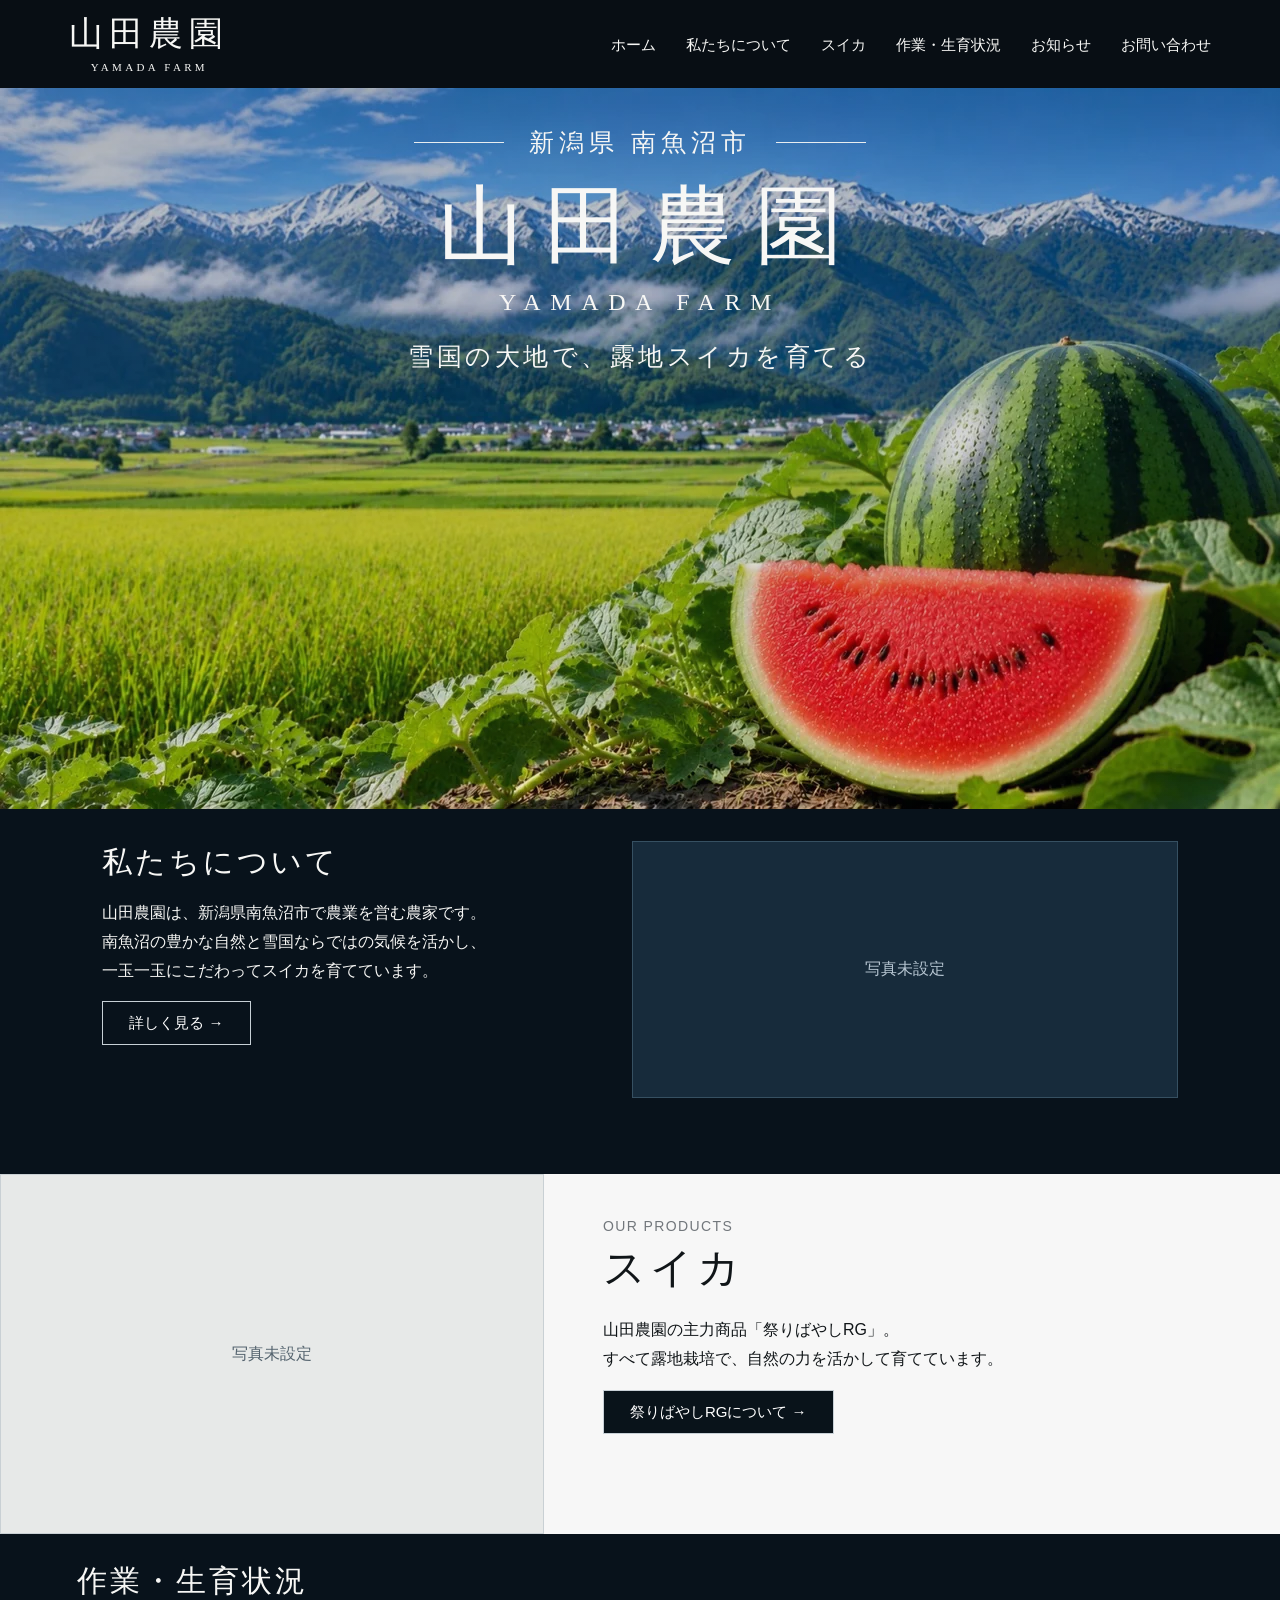
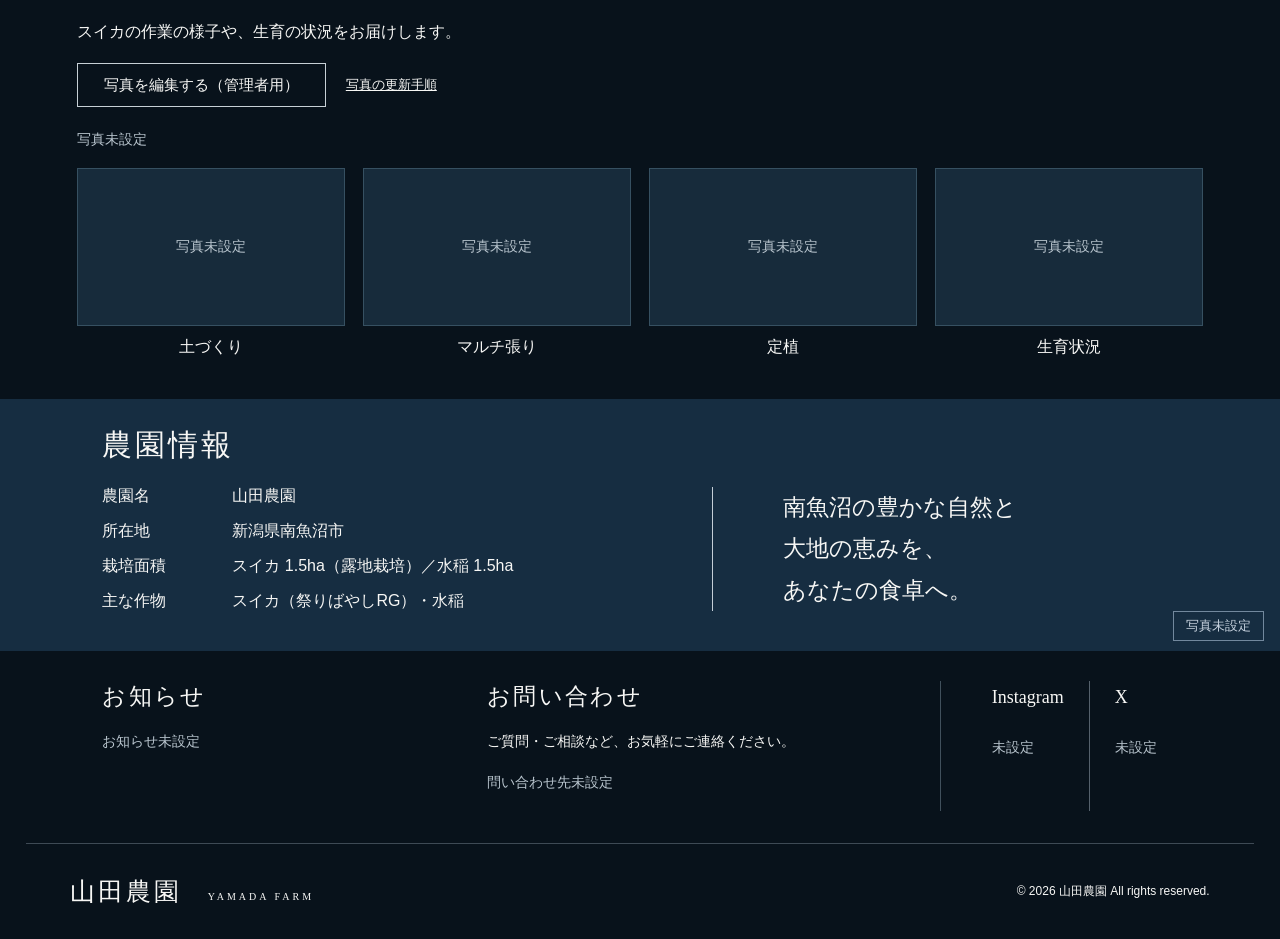
==== commit 398b8e89: "ヒーローの既存写真を背景にしてHTML文字を重ねる（他セクション維持）" ====
--- a/index.html
+++ b/index.html
@@ -29,7 +29,7 @@
 </script>
 </head>
 <body><a class="skip" href="#main">本文へ</a><header class="header"><a class="logo" href="#home">山田農園<small>YAMADA FARM</small></a><button class="menu-toggle" aria-expanded="false" aria-controls="navigation" aria-label="メニューを開く"><span></span><span></span><span></span></button><nav id="navigation" aria-label="メインナビゲーション"><a href="#home">ホーム</a><a href="#about">私たちについて</a><a href="#product">スイカ</a><a href="#gallery">作業・生育状況</a><a href="#news">お知らせ</a><a href="#contact">お問い合わせ</a></nav></header>
-<main id="main"><section id="home" class="hero photo-background"><div class="hero-copy"><p class="location">新潟県 南魚沼市</p><h1>山田農園</h1><p class="english">YAMADA FARM</p><p class="tagline">雪国の大地で、露地スイカを育てる</p></div><div class="hero-photo" data-photo="heroImage" data-alt="雪山と田園風景、丸いスイカと赤肉のカットスイカ"><img src="assets/images/mountains-watermelon.webp" width="1280" height="721" alt="雪山と田園風景、丸いスイカと赤肉のカットスイカ" decoding="async" fetchpriority="high"></div></section>
+<main id="main"><section id="home" class="hero photo-background" data-background="heroImage"><span class="photo-status" hidden aria-hidden="true"></span><div class="hero-copy"><p class="location">新潟県 南魚沼市</p><h1>山田農園</h1><p class="english">YAMADA FARM</p><p class="tagline">雪国の大地で、露地スイカを育てる</p></div></section>
 <section id="about" class="about section"><div><h2>私たちについて</h2><p>山田農園は、新潟県南魚沼市で農業を営む農家です。<br>南魚沼の豊かな自然と雪国ならではの気候を活かし、<br>一玉一玉にこだわってスイカを育てています。</p><details class="about-details"><summary>詳しく見る →</summary><p>南魚沼の豊かな自然と雪国ならではの気候を活かし、一玉一玉にこだわってスイカを育てています。</p></details></div><div class="photo-slot about-photo" data-photo="aboutImage" data-alt="農園と南魚沼の山並み">写真未設定</div></section>
 <section id="product" class="product"><div class="photo-slot product-photo" data-photo="productImage" data-alt="山田農園のスイカ">写真未設定</div><div class="product-copy"><p class="eyebrow">OUR PRODUCTS</p><h2>スイカ</h2><p>山田農園の主力商品「祭りばやしRG」。<br>すべて露地栽培で、自然の力を活かして育てています。</p><details><summary>祭りばやしRGについて →</summary><p>品種「祭りばやしRG」を中心に、南魚沼の自然の中で大切に育てています。</p></details></div></section>
 <section id="gallery" class="section gallery-section"><h2>作業・生育状況</h2><p>スイカの作業の様子や、生育の状況をお届けします。</p><div class="gallery-admin"><a class="button" href="https://github.com/yamada-0802/-yamada-nouen/edit/main/data/gallery.json">写真を編集する（管理者用）</a><a href="docs/写真と設定の更新.md">写真の更新手順</a></div><p class="status" id="gallery-status" role="status"></p><div class="gallery" id="gallery-list" tabindex="0" aria-label="作業・生育状況の写真。左右にスクロールできます"></div><div class="gallery-pages" id="gallery-pages" aria-label="写真の表示位置"></div></section>
--- a/css/style.css
+++ b/css/style.css
@@ -11,10 +11,8 @@
 .gallery-pages button[aria-current=true]{background:var(--blue)}
 @media(max-width:700px){.about h2,.gallery-section h2,.info h2,.bottom h2{border:0;padding-left:19px;position:relative}.about h2:before,.gallery-section h2:before,.info h2:before,.bottom h2:before{content:'';width:4px;height:1.1em;background:var(--blue);transform:skew(-27deg);position:absolute;left:2px;top:4px}}
 
-/* トップの写真のみ。紺色のタイトル領域は維持する。 */
-.hero{height:auto;display:block;padding-bottom:0}
-.hero .hero-copy{min-height:418px}
-.hero.photo-background:before{bottom:auto;height:450px}
-.hero-photo{position:relative;width:100%;max-width:1280px;aspect-ratio:1280/721;margin:0 auto}
-.hero-photo img{display:block;width:100%;height:auto;aspect-ratio:1280/721;object-fit:contain;object-position:center}
-@media(max-width:700px){.hero .hero-copy{min-height:258px}.hero.photo-background:before{height:285px}}
+/* 既存写真をヒーロー内だけの背景として表示する。文字設定は維持。 */
+.hero{height:clamp(560px,56.328125vw,810px);display:grid;padding-bottom:32px;background-image:url('../assets/images/mountains-watermelon.webp');background-position:center;background-size:cover;isolation:isolate}
+.hero .hero-copy{min-height:0}
+.hero.photo-background:before{inset:0;height:auto;background:linear-gradient(180deg,rgba(4,18,30,.30),rgba(4,18,30,.16) 55%,rgba(4,18,30,.06))}
+@media(max-width:700px){.hero{height:clamp(350px,90vw,480px);padding-bottom:27px;background-position:right center}}
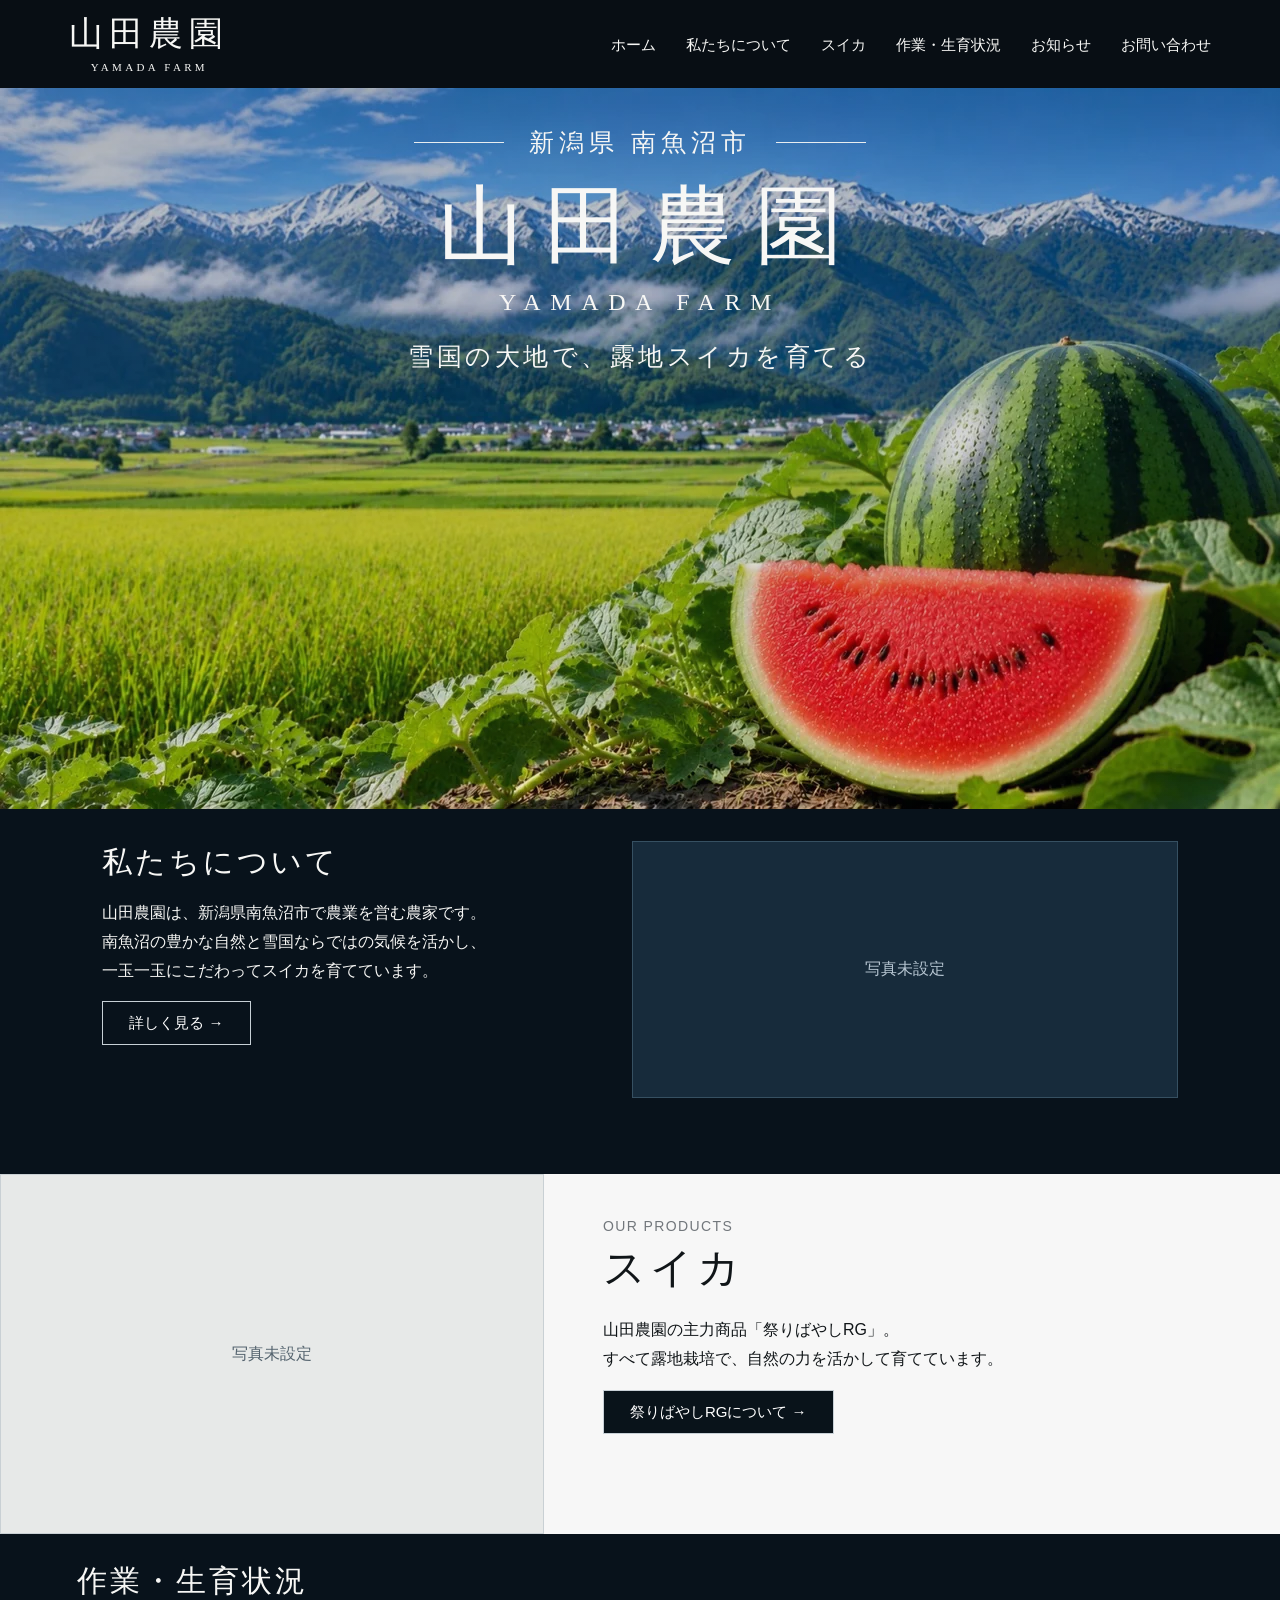
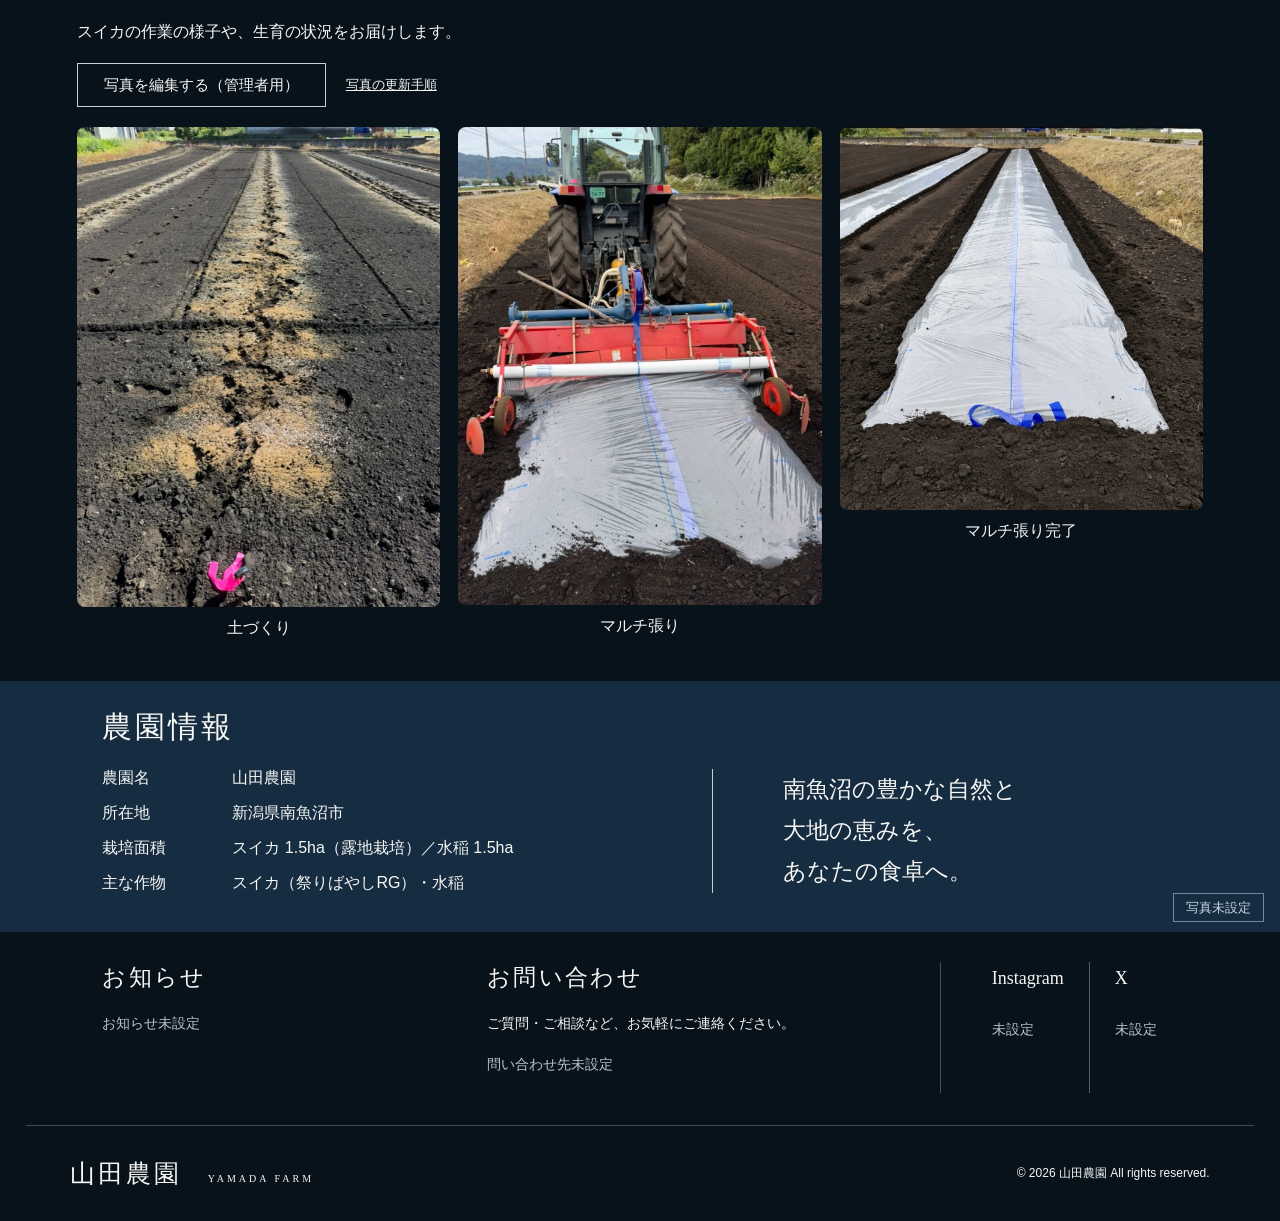
==== commit e6ea21bc: "作業・生育状況に実物写真3枚を掲載（PC3列・スマホ横スクロール）" ====
--- a/index.html
+++ b/index.html
@@ -32,7 +32,7 @@
 <main id="main"><section id="home" class="hero photo-background" data-background="heroImage"><span class="photo-status" hidden aria-hidden="true"></span><div class="hero-copy"><p class="location">新潟県 南魚沼市</p><h1>山田農園</h1><p class="english">YAMADA FARM</p><p class="tagline">雪国の大地で、露地スイカを育てる</p></div></section>
 <section id="about" class="about section"><div><h2>私たちについて</h2><p>山田農園は、新潟県南魚沼市で農業を営む農家です。<br>南魚沼の豊かな自然と雪国ならではの気候を活かし、<br>一玉一玉にこだわってスイカを育てています。</p><details class="about-details"><summary>詳しく見る →</summary><p>南魚沼の豊かな自然と雪国ならではの気候を活かし、一玉一玉にこだわってスイカを育てています。</p></details></div><div class="photo-slot about-photo" data-photo="aboutImage" data-alt="農園と南魚沼の山並み">写真未設定</div></section>
 <section id="product" class="product"><div class="photo-slot product-photo" data-photo="productImage" data-alt="山田農園のスイカ">写真未設定</div><div class="product-copy"><p class="eyebrow">OUR PRODUCTS</p><h2>スイカ</h2><p>山田農園の主力商品「祭りばやしRG」。<br>すべて露地栽培で、自然の力を活かして育てています。</p><details><summary>祭りばやしRGについて →</summary><p>品種「祭りばやしRG」を中心に、南魚沼の自然の中で大切に育てています。</p></details></div></section>
-<section id="gallery" class="section gallery-section"><h2>作業・生育状況</h2><p>スイカの作業の様子や、生育の状況をお届けします。</p><div class="gallery-admin"><a class="button" href="https://github.com/yamada-0802/-yamada-nouen/edit/main/data/gallery.json">写真を編集する（管理者用）</a><a href="docs/写真と設定の更新.md">写真の更新手順</a></div><p class="status" id="gallery-status" role="status"></p><div class="gallery" id="gallery-list" tabindex="0" aria-label="作業・生育状況の写真。左右にスクロールできます"></div><div class="gallery-pages" id="gallery-pages" aria-label="写真の表示位置"></div></section>
+<section id="gallery" class="section gallery-section"><h2>作業・生育状況</h2><p>スイカの作業の様子や、生育の状況をお届けします。</p><div class="gallery-admin"><a class="button" href="https://github.com/yamada-0802/-yamada-nouen/edit/main/data/gallery.json">写真を編集する（管理者用）</a><a href="docs/写真と設定の更新.md">写真の更新手順</a></div><p class="status" id="gallery-status" role="status"></p><div class="gallery" id="gallery-list" tabindex="0" aria-label="土作りとマルチ張りの作業写真"></div><div class="gallery-pages" id="gallery-pages" aria-label="写真の表示位置"></div></section>
 <section id="info" class="section info photo-background" data-background="infoImage"><span class="photo-status">写真未設定</span><h2>農園情報</h2><div class="info-grid"><dl><dt>農園名</dt><dd>山田農園</dd><dt>所在地</dt><dd>新潟県南魚沼市</dd><dt>栽培面積</dt><dd>スイカ 1.5ha（露地栽培）／水稲 1.5ha</dd><dt>主な作物</dt><dd>スイカ（祭りばやしRG）・水稲</dd></dl><p class="message">南魚沼の豊かな自然と<br>大地の恵みを、<br>あなたの食卓へ。</p></div></section>
 <div class="section bottom"><section id="news"><h2>お知らせ</h2><div id="news-list"><p class="status">お知らせ未設定</p></div></section><section id="contact"><h2>お問い合わせ</h2><p>ご質問・ご相談など、お気軽にご連絡ください。</p><a id="contact-link" class="button" hidden>✉ お問い合わせフォーム</a><p id="contact-status" class="status">問い合わせ先未設定</p></section><section class="socials" aria-label="SNS"><div><h3>Instagram</h3><a data-social="instagramUrl" hidden>Instagram</a><span data-social-status="instagramUrl" class="status">未設定</span></div><div><h3>X</h3><a data-social="xUrl" hidden>X</a><span data-social-status="xUrl" class="status">未設定</span></div></section></div></main>
 <footer><a class="footer-logo" href="#home">山田農園 <small>YAMADA FARM</small></a><small>© 2026 山田農園 All rights reserved.</small></footer></body></html>
--- a/css/style.css
+++ b/css/style.css
@@ -16,3 +16,9 @@
 .hero .hero-copy{min-height:0}
 .hero.photo-background:before{inset:0;height:auto;background:linear-gradient(180deg,rgba(4,18,30,.30),rgba(4,18,30,.16) 55%,rgba(4,18,30,.06))}
 @media(max-width:700px){.hero{height:clamp(350px,90vw,480px);padding-bottom:27px;background-position:right center}}
+
+/* 作業・生育状況の写真だけをPC3列・スマホ横スクロールにする。 */
+#gallery-list{display:grid;grid-template-columns:repeat(3,minmax(0,1fr));overflow:visible;scroll-snap-type:none}
+#gallery-list figure{width:100%;min-width:0;align-self:start}
+#gallery-list img{display:block;width:100%;height:auto}
+@media(max-width:700px){#gallery-list{display:flex;overflow-x:auto;overflow-y:hidden;scroll-snap-type:x proximity}#gallery-list figure{flex:0 0 76%;width:auto;scroll-snap-align:start}}
